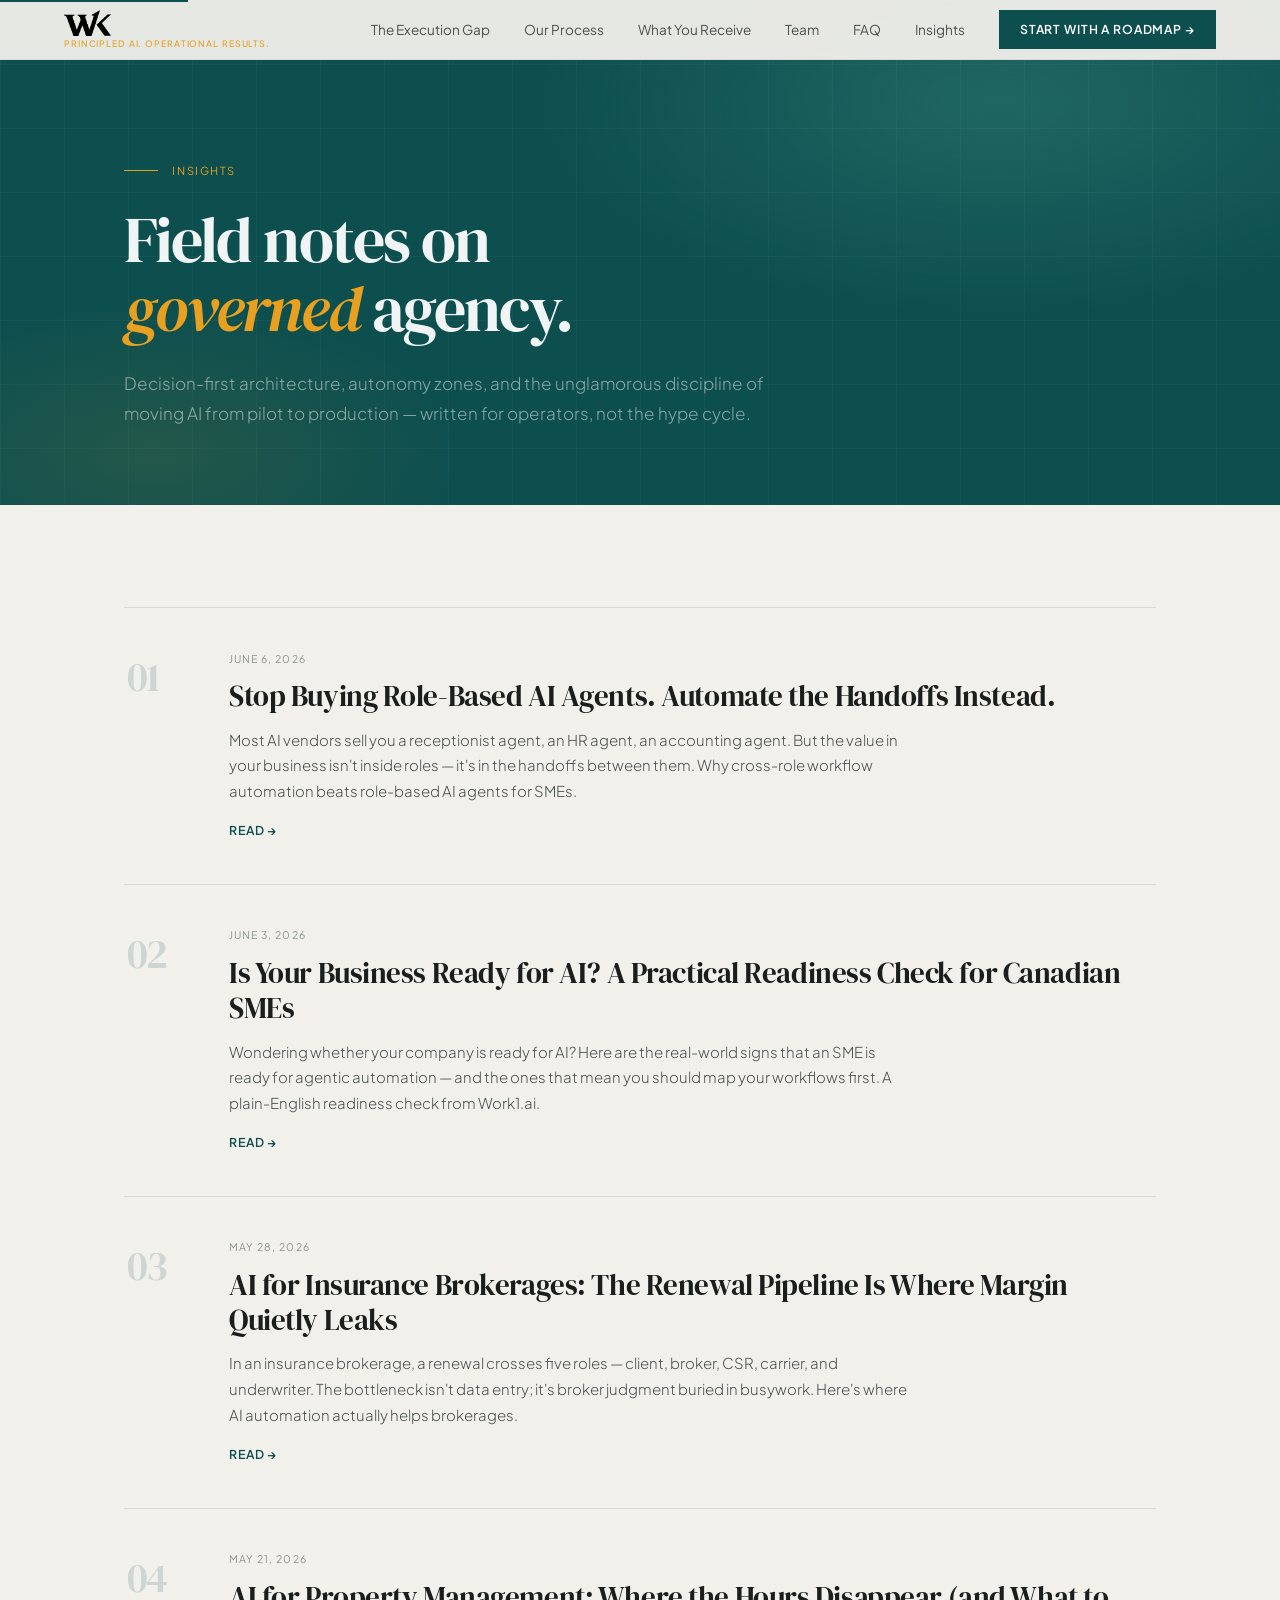
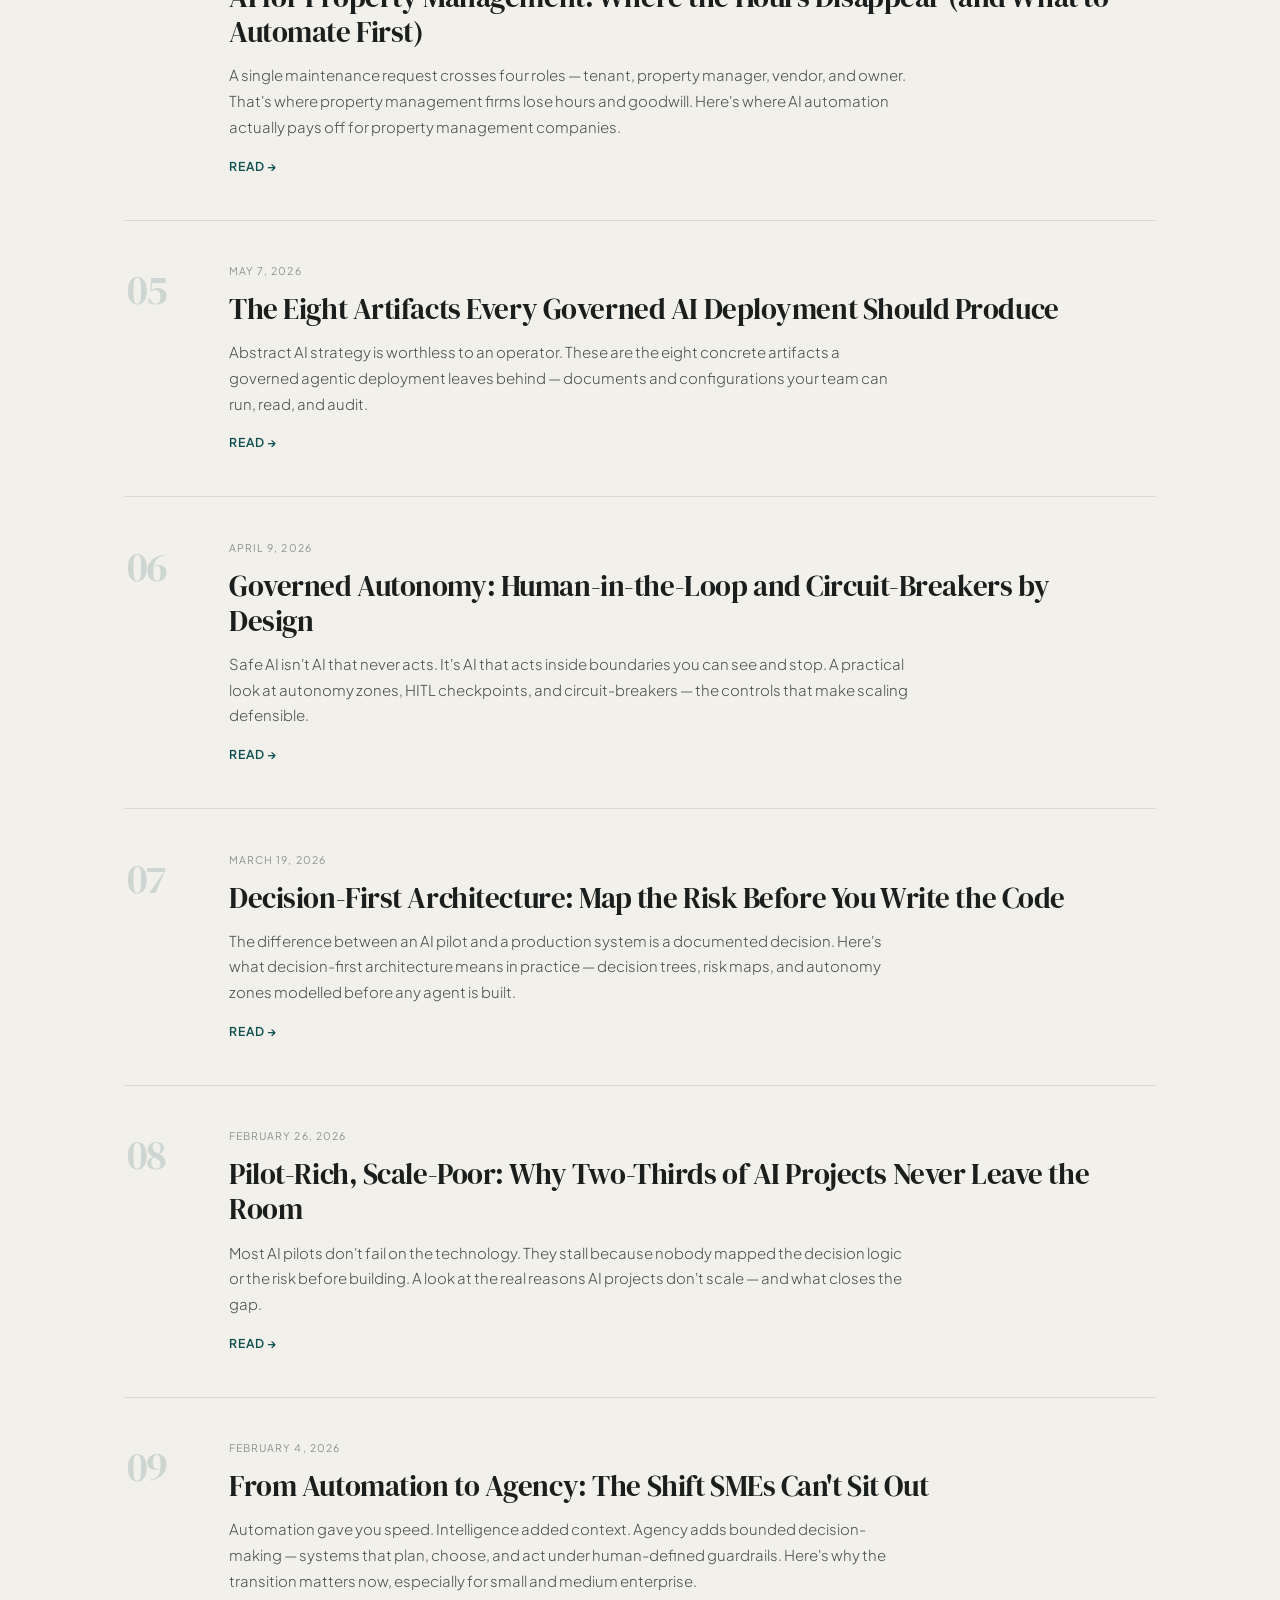
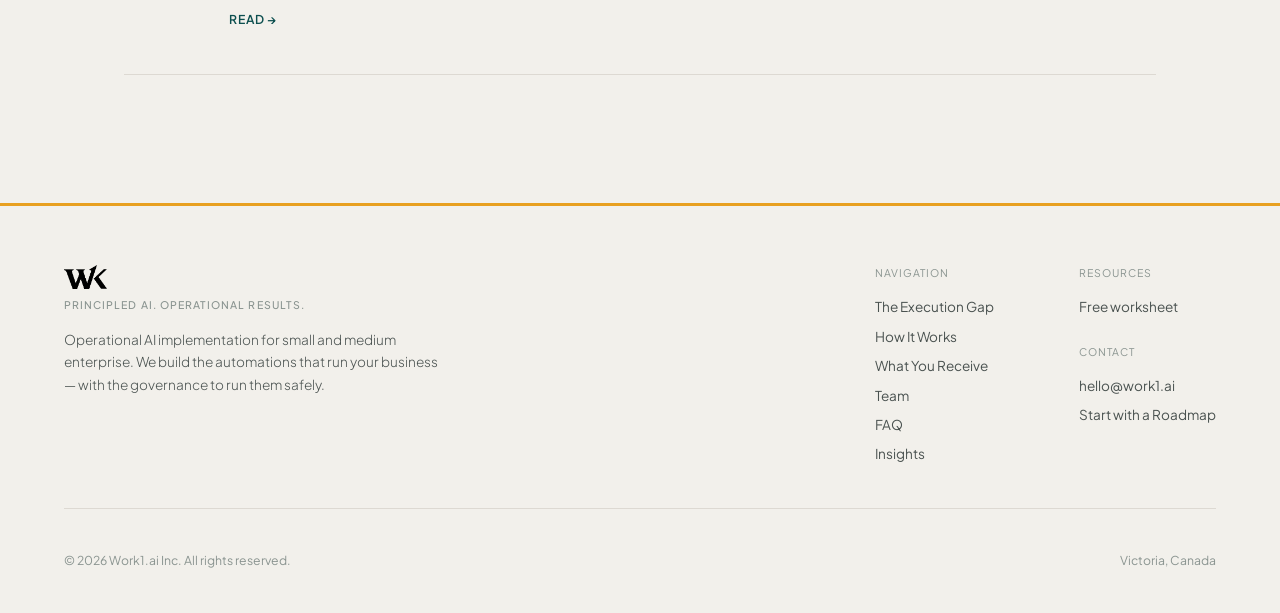
==== blog/index.html @ 554c39c8 "Landing: 17d376176bc1abc174e45d979c63634ea152aa7a work1ai/landing@17d376176bc1abc174e45d979c63634ea1" ====
<!DOCTYPE html><html lang="en-CA"> <head><meta charset="UTF-8"><meta name="viewport" content="width=device-width, initial-scale=1.0"><title>Insights on Governed AI Adoption | Work1.ai</title><meta name="description" content="Field notes on decision-first AI, governed autonomy, and helping Canadian SMEs move agentic systems from pilot to production."><link rel="canonical" href="https://work1.ai/blog/"><!-- Open Graph --><meta property="og:title" content="Insights on Governed AI Adoption | Work1.ai"><meta property="og:description" content="Field notes on decision-first AI, governed autonomy, and helping Canadian SMEs move agentic systems from pilot to production."><meta property="og:image" content="https://work1.ai/og-image.png?v=2"><meta property="og:image:width" content="1200"><meta property="og:image:height" content="630"><meta property="og:image:alt" content="Work1.ai — AI your ops team can actually trust. Operational AI for Canadian SMEs."><meta property="og:url" content="https://work1.ai/blog/"><meta property="og:type" content="website"><meta property="og:locale" content="en_CA"><meta property="og:site_name" content="Work1.ai"><!-- Twitter Card --><meta name="twitter:card" content="summary_large_image"><meta name="twitter:title" content="Insights on Governed AI Adoption | Work1.ai"><meta name="twitter:description" content="Field notes on decision-first AI, governed autonomy, and helping Canadian SMEs move agentic systems from pilot to production."><meta name="twitter:image" content="https://work1.ai/og-image.png?v=2"><meta name="twitter:image:alt" content="Work1.ai — AI your ops team can actually trust. Operational AI for Canadian SMEs."><!-- Geo-targeting --><link rel="alternate" hreflang="en-CA" href="https://work1.ai/blog/"><meta name="geo.region" content="CA"><meta name="geo.placename" content="Victoria, British Columbia, Canada"><meta name="geo.position" content="48.4284;-123.3656"><meta name="ICBM" content="48.4284, -123.3656"><!-- Favicons --><link rel="icon" href="/favicon.ico"><link rel="apple-touch-icon" href="/apple-touch-icon.png" sizes="180x180"><link rel="preconnect" href="https://fonts.googleapis.com"><link rel="preconnect" href="https://fonts.gstatic.com" crossorigin><link href="https://fonts.googleapis.com/css2?family=DM+Serif+Display:ital@0;1&family=Plus+Jakarta+Sans:ital,wght@0,300;0,400;0,500;0,600;1,300&display=swap" rel="stylesheet"><link rel="stylesheet" href="/_astro/_id_.R3v3Gork.css"></head> <body> <a href="#main-content" class="skip-link">Skip to main content</a>  <nav aria-label="Main navigation"> <a href="/" class="nav-logo" aria-label="Work1.ai home"> <img src="/_astro/logo-text-black.B_WvGTBp_Z9fixE.webp" alt="Work1.ai" loading="eager" decoding="async" fetchpriority="auto" width="153" height="85" class="nav-logo-img"> <span class="nav-logo-tagline">Principled AI. Operational results.</span> </a> <div class="nav-links"> <a href="/#problem" class="nav-link">The Execution Gap</a><a href="/#process" class="nav-link">Our Process</a><a href="/#deliverables" class="nav-link">What You Receive</a><a href="/#team" class="nav-link">Team</a><a href="/#faq" class="nav-link">FAQ</a><a href="/blog/" class="nav-link">Insights</a> <a href="https://meetings-na3.hubspot.com/matt-alfke" class="nav-cta" rel="noopener"> Start with a Roadmap → </a> </div> <button type="button" class="nav-toggle" aria-label="Open menu" aria-expanded="false" aria-controls="nav-mobile-menu"> <svg width="22" height="22" viewBox="0 0 24 24" fill="none" stroke="#1A1F1E" stroke-width="1.75" stroke-linecap="round" stroke-linejoin="round" aria-hidden="true"> <line x1="3" y1="6" x2="21" y2="6"></line> <line x1="3" y1="12" x2="21" y2="12"></line> <line x1="3" y1="18" x2="21" y2="18"></line> </svg> </button> </nav> <div class="nav-mobile-menu" id="nav-mobile-menu"> <a href="/#problem" class="nav-mobile-link">The Execution Gap</a><a href="/#process" class="nav-mobile-link">Our Process</a><a href="/#deliverables" class="nav-mobile-link">What You Receive</a><a href="/#team" class="nav-mobile-link">Team</a><a href="/#faq" class="nav-mobile-link">FAQ</a><a href="/blog/" class="nav-mobile-link">Insights</a> <a href="https://meetings-na3.hubspot.com/matt-alfke" class="nav-mobile-cta" rel="noopener"> Start with a Roadmap → </a> </div> <script>
  (function () {
    var navToggle = document.querySelector('.nav-toggle');
    var navMobileMenu = document.querySelector('.nav-mobile-menu');
    if (!navToggle || !navMobileMenu) return;

    navToggle.addEventListener('click', function () {
      var isOpen = navMobileMenu.classList.toggle('open');
      navToggle.setAttribute('aria-expanded', isOpen ? 'true' : 'false');
      navToggle.setAttribute('aria-label', isOpen ? 'Close menu' : 'Open menu');
    });

    navMobileMenu.querySelectorAll('a').forEach(function (link) {
      link.addEventListener('click', function () {
        navMobileMenu.classList.remove('open');
        navToggle.setAttribute('aria-expanded', 'false');
        navToggle.setAttribute('aria-label', 'Open menu');
      });
    });

    // Esc closes the menu — it is a fixed overlay, so it needs a keyboard exit.
    document.addEventListener('keydown', function (e) {
      if (e.key === 'Escape' && navMobileMenu.classList.contains('open')) {
        navMobileMenu.classList.remove('open');
        navToggle.setAttribute('aria-expanded', 'false');
        navToggle.setAttribute('aria-label', 'Open menu');
        navToggle.focus();
      }
    });
  })();
</script> <main id="main-content"> <section class="blog-hero"> <div class="blog-hero-bg"></div> <div class="blog-hero-grid"></div> <div class="container"> <div class="rule-label"><span>Insights</span></div> <h1 class="blog-hero-h1">Field notes on <em>governed</em> agency.</h1> <p class="blog-hero-sub">Decision-first architecture, autonomy zones, and the unglamorous discipline of moving AI from pilot to production — written for operators, not the hype cycle.</p> </div> </section> <section class="blog-list-section"> <div class="container"> <ul class="blog-list"> <li class="blog-list-item reveal reveal-delay-1"> <a href="/blog/automate-handoffs-not-roles/" class="blog-list-link"> <span class="blog-list-num">01</span> <div class="blog-list-body"> <time class="blog-list-date" datetime="2026-06-06T00:00:00.000Z"> June 6, 2026 </time> <h2 class="blog-list-title">Stop Buying Role-Based AI Agents. Automate the Handoffs Instead.</h2> <p class="blog-list-desc">Most AI vendors sell you a receptionist agent, an HR agent, an accounting agent. But the value in your business isn&#39;t inside roles — it&#39;s in the handoffs between them. Why cross-role workflow automation beats role-based AI agents for SMEs.</p> <span class="blog-list-cta">Read →</span> </div> </a> </li><li class="blog-list-item reveal reveal-delay-2"> <a href="/blog/is-your-business-ready-for-ai/" class="blog-list-link"> <span class="blog-list-num">02</span> <div class="blog-list-body"> <time class="blog-list-date" datetime="2026-06-03T00:00:00.000Z"> June 3, 2026 </time> <h2 class="blog-list-title">Is Your Business Ready for AI? A Practical Readiness Check for Canadian SMEs</h2> <p class="blog-list-desc">Wondering whether your company is ready for AI? Here are the real-world signs that an SME is ready for agentic automation — and the ones that mean you should map your workflows first. A plain-English readiness check from Work1.ai.</p> <span class="blog-list-cta">Read →</span> </div> </a> </li><li class="blog-list-item reveal reveal-delay-3"> <a href="/blog/ai-for-insurance-brokerages/" class="blog-list-link"> <span class="blog-list-num">03</span> <div class="blog-list-body"> <time class="blog-list-date" datetime="2026-05-28T00:00:00.000Z"> May 28, 2026 </time> <h2 class="blog-list-title">AI for Insurance Brokerages: The Renewal Pipeline Is Where Margin Quietly Leaks</h2> <p class="blog-list-desc">In an insurance brokerage, a renewal crosses five roles — client, broker, CSR, carrier, and underwriter. The bottleneck isn&#39;t data entry; it&#39;s broker judgment buried in busywork. Here&#39;s where AI automation actually helps brokerages.</p> <span class="blog-list-cta">Read →</span> </div> </a> </li><li class="blog-list-item reveal reveal-delay-4"> <a href="/blog/ai-for-property-management/" class="blog-list-link"> <span class="blog-list-num">04</span> <div class="blog-list-body"> <time class="blog-list-date" datetime="2026-05-21T00:00:00.000Z"> May 21, 2026 </time> <h2 class="blog-list-title">AI for Property Management: Where the Hours Disappear (and What to Automate First)</h2> <p class="blog-list-desc">A single maintenance request crosses four roles — tenant, property manager, vendor, and owner. That&#39;s where property management firms lose hours and goodwill. Here&#39;s where AI automation actually pays off for property management companies.</p> <span class="blog-list-cta">Read →</span> </div> </a> </li><li class="blog-list-item reveal reveal-delay-4"> <a href="/blog/eight-artifacts-governed-ai/" class="blog-list-link"> <span class="blog-list-num">05</span> <div class="blog-list-body"> <time class="blog-list-date" datetime="2026-05-07T00:00:00.000Z"> May 7, 2026 </time> <h2 class="blog-list-title">The Eight Artifacts Every Governed AI Deployment Should Produce</h2> <p class="blog-list-desc">Abstract AI strategy is worthless to an operator. These are the eight concrete artifacts a governed agentic deployment leaves behind — documents and configurations your team can run, read, and audit.</p> <span class="blog-list-cta">Read →</span> </div> </a> </li><li class="blog-list-item reveal reveal-delay-4"> <a href="/blog/governed-autonomy-hitl-circuit-breakers/" class="blog-list-link"> <span class="blog-list-num">06</span> <div class="blog-list-body"> <time class="blog-list-date" datetime="2026-04-09T00:00:00.000Z"> April 9, 2026 </time> <h2 class="blog-list-title">Governed Autonomy: Human-in-the-Loop and Circuit-Breakers by Design</h2> <p class="blog-list-desc">Safe AI isn&#39;t AI that never acts. It&#39;s AI that acts inside boundaries you can see and stop. A practical look at autonomy zones, HITL checkpoints, and circuit-breakers — the controls that make scaling defensible.</p> <span class="blog-list-cta">Read →</span> </div> </a> </li><li class="blog-list-item reveal reveal-delay-4"> <a href="/blog/decision-first-architecture/" class="blog-list-link"> <span class="blog-list-num">07</span> <div class="blog-list-body"> <time class="blog-list-date" datetime="2026-03-19T00:00:00.000Z"> March 19, 2026 </time> <h2 class="blog-list-title">Decision-First Architecture: Map the Risk Before You Write the Code</h2> <p class="blog-list-desc">The difference between an AI pilot and a production system is a documented decision. Here&#39;s what decision-first architecture means in practice — decision trees, risk maps, and autonomy zones modelled before any agent is built.</p> <span class="blog-list-cta">Read →</span> </div> </a> </li><li class="blog-list-item reveal reveal-delay-4"> <a href="/blog/pilot-rich-scale-poor/" class="blog-list-link"> <span class="blog-list-num">08</span> <div class="blog-list-body"> <time class="blog-list-date" datetime="2026-02-26T00:00:00.000Z"> February 26, 2026 </time> <h2 class="blog-list-title">Pilot-Rich, Scale-Poor: Why Two-Thirds of AI Projects Never Leave the Room</h2> <p class="blog-list-desc">Most AI pilots don&#39;t fail on the technology. They stall because nobody mapped the decision logic or the risk before building. A look at the real reasons AI projects don&#39;t scale — and what closes the gap.</p> <span class="blog-list-cta">Read →</span> </div> </a> </li><li class="blog-list-item reveal reveal-delay-4"> <a href="/blog/automation-intelligence-agency/" class="blog-list-link"> <span class="blog-list-num">09</span> <div class="blog-list-body"> <time class="blog-list-date" datetime="2026-02-04T00:00:00.000Z"> February 4, 2026 </time> <h2 class="blog-list-title">From Automation to Agency: The Shift SMEs Can&#39;t Sit Out</h2> <p class="blog-list-desc">Automation gave you speed. Intelligence added context. Agency adds bounded decision-making — systems that plan, choose, and act under human-defined guardrails. Here&#39;s why the transition matters now, especially for small and medium enterprise.</p> <span class="blog-list-cta">Read →</span> </div> </a> </li> </ul> </div> </section> </main> <footer role="contentinfo"> <div class="footer-grid"> <div> <img src="/_astro/logo-text-black.B_WvGTBp_Z9fixE.webp" alt="Work1.ai" loading="lazy" decoding="async" fetchpriority="auto" width="153" height="85" class="footer-brand-logo"> <div style="font-family:var(--sans);font-size:0.62rem;font-weight:500;letter-spacing:0.1em;text-transform:uppercase;color:var(--ink-faint);margin-top:0.45rem;margin-bottom:0.9rem;">Principled AI. Operational results.</div> <div class="footer-tagline">Operational AI implementation for small and medium enterprise. We build the automations that run your business — with the governance to run them safely.</div> </div> <div> <div class="footer-col-title">Navigation</div> <div class="footer-links"> <a href="/#problem">The Execution Gap</a> <a href="/#process">How It Works</a> <a href="/#deliverables">What You Receive</a> <a href="/#team">Team</a> <a href="/#faq">FAQ</a> <a href="/blog/">Insights</a> </div> </div> <div> <div class="footer-col-title">Resources</div> <div class="footer-links"> <a href="/map-one-decision/">Free worksheet</a> </div> <div class="footer-col-title" style="margin-top:1.5rem;">Contact</div> <div class="footer-links"> <a href="mailto:hello@work1.ai">hello@work1.ai</a> <a href="https://meetings-na3.hubspot.com/matt-alfke" rel="noopener">Start with a Roadmap</a> </div> </div> </div> <div class="footer-bottom"> <div class="footer-copy">© 2026 Work1.ai Inc. All rights reserved.</div> <div class="footer-locs">Victoria, Canada</div> </div> </footer>  <script>
  (function() {
    if (!('IntersectionObserver' in window)) return;

    var observer = new IntersectionObserver(function(entries) {
      entries.forEach(function(entry) {
        if (entry.isIntersecting) {
          entry.target.classList.add('visible');
          observer.unobserve(entry.target);
        }
      });
    }, { threshold: 0.08, rootMargin: '0px 0px -30px 0px' });

    function initObserver() {
      document.querySelectorAll('.reveal').forEach(function(el) {
        el.classList.add('animate-ready');
        observer.observe(el);
      });
    }

    if (document.readyState === 'loading') {
      document.addEventListener('DOMContentLoaded', initObserver);
    } else {
      initObserver();
    }
  })();
  </script>  </body> </html>
---- _astro/_id_.R3v3Gork.css ----
*,*:before,*:after{box-sizing:border-box;margin:0;padding:0}:root{--teal-deep: #0D4F4F;--teal-mid: #166060;--teal-light: #4A9B8E;--teal-pale: #C8E6E2;--amber: #E8A020;--amber-light: #FDF3DC;--amber-dark: #B87C10;--clay: #C4614A;--clay-light: #F5E2DC;--ink: #1A1F1E;--ink-muted: #4A5250;--ink-faint: #8A9490;--paper: #F2F0EB;--paper-warm: #EAE6DF;--paper-card: #FAFAF7;--rule: #DDD9D2;--serif: "DM Serif Display", Georgia, serif;--sans: "Plus Jakarta Sans", system-ui, sans-serif}html{scroll-behavior:smooth;font-size:17px}body{background:var(--paper);color:var(--ink);font-family:var(--sans);font-size:16px;line-height:1.6;-webkit-font-smoothing:antialiased;overflow-x:hidden}nav{position:fixed;top:0;left:0;right:0;z-index:200;background:#f2f0ebf2;backdrop-filter:blur(12px);border-bottom:1px solid var(--rule);height:60px;display:flex;align-items:center;padding:0 clamp(1.5rem,5vw,4rem);justify-content:space-between}.nav-logo{font-family:var(--serif);font-weight:400;color:var(--ink);text-decoration:none;letter-spacing:-.01em;display:flex;flex-direction:column;gap:0}.nav-logo-img{height:26px;width:auto;align-self:flex-start;display:block}.nav-logo span{color:var(--amber)}.nav-logo-tagline{font-family:var(--sans);font-size:.52rem;font-weight:500;letter-spacing:.1em;text-transform:uppercase;color:var(--ink-faint);line-height:1;margin-top:.2rem}.nav-links{display:flex;gap:2rem;align-items:center}.nav-link{font-size:.8rem;color:var(--ink-muted);text-decoration:none;transition:color .2s;font-weight:400}.nav-link:hover{color:var(--teal-deep)}.nav-cta{background:var(--teal-deep);color:#fff!important;padding:.55rem 1.25rem;font-size:.72rem!important;font-weight:600!important;letter-spacing:.07em;text-transform:uppercase;text-decoration:none;transition:background .2s}.nav-cta:hover{background:var(--teal-mid)!important}.nav-toggle{display:none;background:none;border:none;cursor:pointer;padding:.4rem;margin-left:.75rem;align-items:center;justify-content:center}.nav-toggle svg{display:block}.nav-mobile-menu{display:none;flex-direction:column;position:fixed;top:60px;left:0;right:0;z-index:199;background:var(--paper);border-bottom:1px solid var(--rule);padding:.25rem clamp(1.5rem,5vw,4rem) 1.5rem;box-shadow:0 12px 24px #0d4f4f1a}.nav-mobile-menu.open{display:flex}.nav-mobile-link{padding:1rem 0;font-size:.9rem;color:var(--ink);text-decoration:none;border-bottom:1px solid var(--rule)}.nav-mobile-link:last-of-type{border-bottom:none}.nav-mobile-cta{margin-top:1.25rem;background:var(--teal-deep);color:#fff;text-align:center;padding:.85rem;font-size:.75rem;font-weight:600;letter-spacing:.07em;text-transform:uppercase;text-decoration:none}.nav-mobile-cta:hover{background:var(--teal-mid)}#hero{padding-top:60px;background:var(--teal-deep);position:relative;overflow:hidden}.hero-bg{position:absolute;inset:0;pointer-events:none;background:radial-gradient(ellipse 70% 60% at 80% 0%,rgba(74,155,142,.28) 0%,transparent 60%),radial-gradient(ellipse 50% 50% at 10% 90%,rgba(232,160,32,.12) 0%,transparent 60%)}.hero-grid-bg{position:absolute;inset:0;pointer-events:none;background-image:radial-gradient(circle,rgba(232,160,32,.16) 1.4px,transparent 1.4px),linear-gradient(rgba(255,255,255,.035) 1px,transparent 1px),linear-gradient(90deg,rgba(255,255,255,.035) 1px,transparent 1px);background-size:64px 64px,64px 64px,64px 64px}.hero-top{position:relative;z-index:2;max-width:1160px;margin:0 auto;padding:clamp(3.5rem,8vw,6rem) clamp(1.5rem,5vw,4rem) clamp(3rem,6vw,4.5rem)}.hero-logo{height:54px;width:auto;align-self:flex-start;display:block;margin-bottom:2.25rem;opacity:0;animation:fadeUp .7s ease forwards}.hero-eyebrow{font-size:.68rem;letter-spacing:.14em;text-transform:uppercase;color:var(--amber);margin-bottom:2rem;display:flex;align-items:center;gap:.75rem;opacity:0;animation:fadeUp .7s ease .1s forwards}.hero-eyebrow:before{content:"";width:2rem;height:1px;background:var(--amber)}.hero-h1{font-family:var(--serif);font-size:clamp(3.2rem,7.2vw,6.8rem);font-weight:300;line-height:.98;letter-spacing:-.03em;color:#fffffff0;max-width:16ch;opacity:0;animation:fadeUp .7s ease .22s forwards}.hero-h1 em{font-style:italic;color:var(--amber)}.hero-sub{font-size:1.08rem;line-height:1.7;color:#ffffffad;max-width:52ch;margin-top:2rem;font-weight:300;opacity:0;animation:fadeUp .7s ease .38s forwards}.hero-sub strong{color:#ffffffd9;font-weight:500}.hero-actions{margin-top:2.5rem;display:flex;gap:1rem;flex-wrap:wrap;opacity:0;animation:fadeUp .7s ease .5s forwards}.btn{display:inline-flex;align-items:center;gap:.5rem;font-family:var(--sans);font-size:.75rem;font-weight:600;letter-spacing:.07em;text-transform:uppercase;text-decoration:none;padding:.85rem 1.75rem;transition:all .2s}.btn-primary{background:var(--amber);color:var(--ink)}.btn-primary:hover{background:var(--amber-dark);color:var(--ink)}.btn-outline{background:transparent;color:#ffffffb3;border:1px solid rgba(255,255,255,.2)}.btn-outline:hover{border-color:#ffffff80;color:#fff}.btn-teal{background:var(--teal-deep);color:#fff}.btn-teal:hover{background:var(--teal-mid)}.btn-ink{background:var(--ink);color:#fff}.btn-ink:hover{background:#2a3230}.btn-ghost{background:transparent;color:var(--ink-muted);border:1px solid var(--rule)}.btn-ghost:hover{border-color:var(--teal-deep);color:var(--teal-deep)}.btn-amber-outline{background:transparent;color:var(--ink);border:1.5px solid rgba(26,31,30,.35)}.btn-amber-outline:hover{border-color:var(--ink);background:#1a1f1e0f}.cb-section{position:relative;z-index:2;border-top:1px solid rgba(255,255,255,.08);padding:clamp(3rem,6vw,4.5rem) 0 clamp(3.5rem,7vw,5rem)}.cb-inner{max-width:1160px;margin:0 auto;padding:0 clamp(1.5rem,5vw,4rem)}.cb-header{display:flex;align-items:center;margin-bottom:2rem}.hero-card-label{font-size:.68rem;letter-spacing:.14em;text-transform:uppercase;color:var(--amber);display:flex;align-items:center;gap:.75rem}.hero-card-label:before{content:"";width:1.5rem;height:1px;background:var(--amber)}.cb-video-wrap{max-width:980px;margin:0 auto;border-radius:4px;overflow:hidden;box-shadow:0 24px 60px -16px #00000073}.cb-video{width:100%;height:auto;display:block;background:var(--teal-deep)}.cb-caption{font-size:.8rem;color:#ffffffa6;line-height:1.6;margin-top:1.75rem;font-style:italic;text-align:center}.hero-facts{display:flex;flex-direction:column;gap:.75rem;margin-top:2.75rem;padding-top:2rem;border-top:1px solid rgba(255,255,255,.08)}.hero-fact{font-size:.8rem;color:#ffffffad;line-height:1.6;display:flex;gap:.6rem;align-items:baseline}.hero-fact-mark{color:var(--teal-light);font-weight:700;flex-shrink:0}.container{max-width:1160px;margin:0 auto;padding:0 clamp(1.5rem,5vw,4rem)}.rule-label{display:flex;align-items:center;gap:.85rem;margin-bottom:1.5rem}.rule-label:before{content:"";width:2rem;height:1px;background:var(--amber)}.rule-label span{font-size:.65rem;letter-spacing:.14em;text-transform:uppercase;color:var(--amber)}h2.section-h{font-family:var(--serif);font-size:clamp(2rem,4vw,3.2rem);font-weight:400;line-height:1.1;letter-spacing:-.025em}.section-intro{font-size:.95rem;color:var(--ink-muted);line-height:1.75;font-weight:300;max-width:52ch;margin-top:1rem}#problem{padding:clamp(5rem,10vw,9rem) 0;border-bottom:1px solid var(--rule)}.problem-grid{display:grid;grid-template-columns:1fr 1.15fr;gap:clamp(3rem,7vw,8rem);align-items:start}.problem-sticky{position:sticky;top:5rem}.problem-sticky .section-intro{margin-top:1.25rem}.stat-row{margin-top:2.5rem;display:flex;flex-direction:column}.stat-item{display:grid;grid-template-columns:7rem 1fr;gap:1.5rem;align-items:center;padding:1.5rem 0;border-top:1px solid var(--rule);transition:background .2s}.stat-item:last-child{border-bottom:1px solid var(--rule)}.stat-num{font-family:var(--serif);font-size:3.2rem;color:var(--teal-light);line-height:1;letter-spacing:-.04em;text-align:right}.stat-item:first-child .stat-num{color:var(--amber)}.stat-text{font-size:.85rem;color:var(--ink-muted);line-height:1.6;font-weight:300}.stat-source{font-size:.58rem;color:var(--ink-faint);margin-top:.4rem;letter-spacing:.08em;text-transform:uppercase;opacity:.7}.problem-cards{display:flex;flex-direction:column}.problem-card{padding:1.75rem 0 1.75rem 1.25rem;border-top:1px solid var(--rule);border-left:3px solid transparent;transition:border-color .25s,padding-left .25s;margin-left:-1.25rem}.problem-card:last-child{border-bottom:1px solid var(--rule)}.problem-card{border-left-color:var(--teal-pale)}.problem-card:hover{border-left-color:var(--teal-light)}.pc-tag{font-size:.62rem;letter-spacing:.1em;text-transform:uppercase;color:var(--teal-light);margin-bottom:.65rem;display:block}.problem-card h3{font-family:var(--serif);font-size:1.2rem;font-weight:400;margin-bottom:.65rem;line-height:1.25}.problem-card p{font-size:.85rem;color:var(--ink-muted);line-height:1.72;font-weight:300}#process{background:var(--teal-deep);padding:clamp(5rem,10vw,9rem) 0;position:relative;overflow:hidden}.process-bg{position:absolute;inset:0;pointer-events:none;background-image:radial-gradient(circle,rgba(232,160,32,.14) 1.4px,transparent 1.4px),linear-gradient(rgba(255,255,255,.03) 1px,transparent 1px),linear-gradient(90deg,rgba(255,255,255,.03) 1px,transparent 1px);background-size:64px 64px,64px 64px,64px 64px}.process-bg-glow{position:absolute;inset:0;pointer-events:none;background:radial-gradient(ellipse 60% 80% at 80% 20%,rgba(232,160,32,.14) 0%,transparent 60%)}.process-top{position:relative;max-width:62ch;margin-bottom:4.5rem}.process-top .rule-label:before{background:var(--amber)}.process-top .rule-label span{color:var(--amber)}.process-top h2{color:#fffffff0}.process-top p{color:#ffffffad}.phases-progress{position:relative;height:2px;background:#ffffff1f;margin-bottom:3.5rem}.phases-progress-fill{position:absolute;top:0;left:0;height:100%;width:0%;background:linear-gradient(to right,var(--teal-light),var(--amber));transition:width 1.1s cubic-bezier(.16,1,.3,1)}.phases-flow{position:relative;display:grid;grid-template-columns:repeat(3,1fr);gap:0;margin-bottom:3.5rem}.phases-flow-4{grid-template-columns:repeat(4,1fr)}.phase-flow{position:relative;padding:0 1.75rem 0 0;border-left:1px solid rgba(255,255,255,.14)}.phase-flow:first-child{border-left:none;padding-left:0}.phase-flow:not(:first-child){padding-left:1.75rem}.phase-flow-num{font-family:var(--serif);font-size:4.5rem;color:#ffffff24;line-height:1;letter-spacing:-.04em;margin-bottom:1rem}.phases-flow-4 .phase-flow-num{font-size:3.4rem}.phase-flow-badge{display:inline-block;background:#ffffff0f;border:1px solid rgba(255,255,255,.14);border-left:2px solid var(--amber);padding:.2rem .65rem;font-size:.6rem;letter-spacing:.08em;text-transform:uppercase;color:#fff9;margin-bottom:1rem}.phase-flow h3{font-family:var(--serif);font-size:1.3rem;font-weight:400;color:#fffffff0;margin-bottom:.2rem}.phases-flow-4 .phase-flow h3{font-size:1.15rem}.phase-flow-tag{display:block;font-family:var(--sans);font-size:.62rem;font-weight:500;letter-spacing:.08em;text-transform:uppercase;color:var(--amber);margin-bottom:.9rem}.phase-flow p{font-size:.83rem;color:#ffffffad;line-height:1.68;font-weight:300;margin-bottom:1.1rem}.phases-flow-4 .phase-flow p{font-size:.78rem;line-height:1.62}.phase-flow-note{font-size:.72rem;color:#ffffffa6;border-top:1px solid rgba(255,255,255,.1);padding-top:.85rem}.process-note{position:relative;background:#ffffff0f;border-left:3px solid var(--amber);padding:1.4rem 1.6rem;font-size:.85rem;color:#ffffffbf;line-height:1.7;max-width:62ch}.process-note strong{font-weight:600;display:block;margin-bottom:.4rem;color:var(--amber)}#deliverables{background:var(--paper-warm);padding:clamp(5rem,10vw,9rem) 0;border-bottom:1px solid var(--rule)}.del-grid{display:grid;grid-template-columns:repeat(3,1fr);gap:1.5rem;margin-top:3rem;max-width:920px;margin-left:auto;margin-right:auto}.del-card{background:var(--paper-card);border:1px solid var(--rule);border-top:2px solid var(--teal-pale);padding:2rem;box-shadow:0 2px 12px #0d4f4f0d;transition:border-color .2s,box-shadow .2s}.del-card:hover{border-color:var(--teal-light);border-top-color:var(--teal-light);box-shadow:0 4px 20px #0d4f4f1a}.del-icon{width:2.75rem;height:2.75rem;background:var(--teal-pale);display:flex;align-items:center;justify-content:center;margin-bottom:1.25rem;transition:background .2s}.del-card:hover .del-icon{background:#e8a02026}.del-card h3{font-family:var(--serif);font-size:1.05rem;font-weight:400;margin-bottom:.6rem}.del-card p{font-size:.8rem;color:var(--ink-muted);line-height:1.68;font-weight:300}.sample-deliverable{margin-top:3.5rem;padding:clamp(2rem,4vw,3rem);background:var(--paper-card);border:1px solid var(--rule);max-width:640px;margin-left:auto;margin-right:auto;text-align:center}.sample-badge{display:inline-block;font-size:.6rem;letter-spacing:.08em;text-transform:uppercase;color:var(--ink-faint);background:var(--paper-warm);border:1px solid var(--rule);padding:.3rem .7rem;margin-bottom:1.1rem}.sample-deliverable h3{font-family:var(--serif);font-size:1.2rem;font-weight:400;color:var(--ink);margin-bottom:2rem}.tree-node,.tree-decision{display:inline-block;font-size:.83rem;color:var(--ink);background:var(--paper-warm);border:1px solid var(--rule);padding:.75rem 1.1rem;font-weight:500}.tree-connector-v{width:1px;height:1.5rem;background:var(--rule);margin:0 auto}.tree-branches{display:grid;grid-template-columns:1fr 1fr;gap:1.25rem;margin-top:0}.tree-branch-label{font-size:.6rem;letter-spacing:.08em;text-transform:uppercase;color:var(--ink-faint);margin:.6rem 0}.tree-outcome{padding:.9rem 1rem;font-size:.8rem;line-height:1.55;text-align:left;border-left:3px solid}.tree-outcome-escalate{border-left-color:var(--amber);background:var(--amber-light);color:var(--ink)}.tree-outcome-auto{border-left-color:var(--teal-light);background:var(--teal-pale);color:var(--ink)}.lead-magnet-section{background:var(--teal-deep);padding:clamp(4rem,8vw,6rem) 0;position:relative;overflow:hidden;border-bottom:1px solid rgba(255,255,255,.06)}.lead-magnet-bg{position:absolute;inset:0;pointer-events:none;background-image:radial-gradient(circle,rgba(232,160,32,.14) 1.4px,transparent 1.4px),linear-gradient(rgba(255,255,255,.035) 1px,transparent 1px),linear-gradient(90deg,rgba(255,255,255,.035) 1px,transparent 1px);background-size:64px 64px,64px 64px,64px 64px}.lead-magnet-glow{position:absolute;top:-6rem;right:-4rem;width:26rem;height:26rem;background:radial-gradient(circle,rgba(74,155,142,.22) 0%,transparent 70%);pointer-events:none}.lead-magnet-inner{position:relative;display:grid;grid-template-columns:1.15fr .85fr;gap:clamp(2.5rem,6vw,5rem);align-items:center}.lead-magnet-content .hero-card-label{margin-bottom:1.25rem}.lead-magnet-h{font-family:var(--serif);font-weight:300;font-size:clamp(1.8rem,3.2vw,2.5rem);line-height:1.15;color:#fffffff2;letter-spacing:-.01em;margin-bottom:1.1rem}.lead-magnet-h em{font-style:italic;color:var(--amber)}.lead-magnet-sub{font-size:.95rem;line-height:1.7;color:#ffffffad;font-weight:300;max-width:52ch;margin-bottom:1.75rem}.lead-magnet-facts{display:flex;flex-direction:column;gap:.65rem;margin-bottom:2.25rem}.lead-magnet-facts .hero-fact{color:#ffffffc7;font-size:.83rem}.lead-magnet-facts .hero-fact-mark{color:var(--amber)}.lead-magnet-visual{position:relative;display:flex;justify-content:center}.lead-magnet-cover-wrap{position:relative;width:230px}.lead-magnet-cover-img{width:100%;height:auto;display:block;border-radius:2px;box-shadow:0 30px 60px -12px #00000080,0 0 0 1px #ffffff14;transform:rotate(-4deg);transition:transform .3s ease}.lead-magnet-visual:hover .lead-magnet-cover-img{transform:rotate(-2deg) scale(1.03)}.lead-magnet-badge{position:absolute;top:-14px;right:-20px;z-index:2;background:var(--amber);color:var(--ink);font-family:var(--sans);font-size:.62rem;font-weight:700;letter-spacing:.06em;text-transform:uppercase;padding:.45rem .8rem;transform:rotate(6deg);box-shadow:0 6px 16px #0000004d}.testimonials-section{padding:clamp(4rem,8vw,6rem) 0;border-bottom:1px solid var(--rule)}.testimonials-header{max-width:620px;margin:0 auto 3rem;text-align:center}.testimonials-header .rule-label{justify-content:center}.testimonials-grid{display:grid;grid-template-columns:1fr 1fr;gap:2.5rem;max-width:900px;margin:0 auto}.testimonial-card{background:var(--paper-card);border:1px solid var(--rule);border-top:2px solid var(--teal-pale);padding:2.25rem;text-align:left;transition:border-color .2s,box-shadow .2s}.testimonial-card:hover{border-top-color:var(--teal-light);box-shadow:0 4px 20px #0d4f4f14}.proof-block-title{font-size:.6rem;letter-spacing:.1em;text-transform:uppercase;color:var(--ink-faint);margin-bottom:1rem}.proof-placeholder-wrap{display:flex;flex-direction:column;align-items:center;margin-bottom:1.25rem}.proof-placeholder{display:flex;align-items:center;justify-content:center;border:1.5px dashed var(--rule);background:var(--paper-warm);color:var(--ink-faint);flex-shrink:0}.proof-placeholder svg{opacity:.55}.proof-placeholder-label{font-size:.65rem;color:var(--ink-faint);text-align:center;line-height:1.5;margin-top:.6rem}.proof-photo{width:5.5rem;height:5.5rem;border-radius:50%}.proof-logo{width:11rem;height:4.25rem}.proof-client-logo{max-width:11rem;max-height:4rem;width:auto;height:auto;display:block}.proof-line{font-size:.9rem;color:var(--ink);line-height:1.7;font-weight:400;margin-bottom:1.1rem}.proof-line strong{font-weight:600}.proof-tags{display:flex;flex-wrap:wrap;gap:.6rem .9rem}.proof-tags span{font-size:.72rem;color:var(--ink-muted);line-height:1.5;padding-left:.9rem;position:relative}.proof-tags span:before{content:"";position:absolute;left:0;top:.5em;width:5px;height:5px;border-radius:50%;background:var(--teal-light)}.proof-quote{font-family:var(--serif);font-style:italic;font-size:1rem;color:var(--ink-faint);line-height:1.6;margin-bottom:.9rem}.proof-attribution{display:flex;align-items:center;gap:.75rem;margin-bottom:.85rem}.proof-avatar-placeholder{width:2.75rem;height:2.75rem;border-radius:50%;flex-shrink:0;display:flex;align-items:center;justify-content:center;border:1.5px dashed var(--rule);background:var(--paper-warm);color:var(--ink-faint)}.proof-avatar-placeholder svg{opacity:.55}.proof-avatar-photo{border:none;overflow:hidden;padding:0}.proof-avatar-photo img{width:100%;height:100%;object-fit:cover;display:block}.proof-attribution-text{display:flex;flex-direction:column}.proof-client-name{font-size:.78rem;color:var(--ink);font-weight:500}.proof-client-role{font-size:.68rem;color:var(--ink-faint);margin-top:.1rem}.proof-stat{display:inline-block;font-size:.68rem;color:var(--amber-dark);background:var(--amber-light);border:1px dashed rgba(232,160,32,.4);padding:.3rem .65rem}.proof-stat-real{border-style:solid}.team-section{padding:clamp(5rem,10vw,8rem) 0;border-bottom:1px solid var(--rule)}.team-header{max-width:620px;margin:0 auto 3.5rem;text-align:center}.team-header .rule-label{justify-content:center}.team-grid{display:grid;grid-template-columns:repeat(3,1fr);gap:2rem;max-width:980px;margin:0 auto 3rem}.team-card{background:var(--paper-card);border:1px solid var(--rule);border-top:2px solid var(--teal-pale);padding:2.25rem 1.75rem;text-align:center;transition:border-color .2s,box-shadow .2s}.team-card:hover{border-top-color:var(--teal-light);box-shadow:0 4px 20px #0d4f4f14}.team-photo-wrap{position:relative;width:5.5rem;margin:0 auto 1.25rem}.team-photo-placeholder{width:5.5rem;height:5.5rem;border-radius:50%;display:flex;align-items:center;justify-content:center;border:1.5px dashed var(--rule);background:var(--paper-warm);color:var(--ink-faint)}.team-photo-placeholder svg{opacity:.55}.team-photo-real{border:none;overflow:hidden;padding:0}.team-photo-real img{width:100%;height:100%;object-fit:cover;display:block}.team-linkedin-badge{position:absolute;bottom:-2px;right:-2px;width:1.75rem;height:1.75rem;border-radius:50%;background:var(--teal-deep);border:2px solid var(--paper-card);display:flex;align-items:center;justify-content:center;color:#fff;transition:background .2s,transform .2s}.team-linkedin-badge:hover{background:var(--amber-dark);transform:scale(1.08)}.team-photo-label{font-size:.62rem;color:var(--ink-faint);margin-bottom:1.1rem}.team-name{font-family:var(--serif);font-size:1.05rem;color:var(--ink);font-weight:400;margin-bottom:.2rem}.team-role{font-size:.68rem;letter-spacing:.06em;text-transform:uppercase;color:var(--teal-mid);margin-bottom:.9rem}.team-bio{font-size:.82rem;color:var(--ink-muted);line-height:1.65;font-weight:300}.team-credential{margin-top:1.1rem;padding-top:1.1rem;border-top:1px solid var(--rule);font-size:.72rem;color:var(--ink-faint);line-height:1.55;letter-spacing:.01em}.team-status-note{font-size:.68rem;color:var(--ink-faint);font-style:italic;margin-top:.6rem}.team-tags{display:flex;flex-wrap:wrap;justify-content:center;gap:.6rem 1.5rem;max-width:780px;margin:0 auto}.team-tags span{font-size:.75rem;color:var(--ink-muted);padding-left:.9rem;position:relative}.team-tags span:before{content:"";position:absolute;left:0;top:.5em;width:5px;height:5px;border-radius:50%;background:var(--teal-light)}.team-bench-note{text-align:center;font-size:.82rem;color:var(--ink-faint);line-height:1.7;max-width:52ch;margin:2.25rem auto 0;padding-top:1.75rem;border-top:1px solid var(--rule)}.faq-section{padding:clamp(5rem,10vw,8rem) 0;border-bottom:1px solid var(--rule)}.faq-header{max-width:620px;margin:0 auto 3.5rem;text-align:center}.faq-header .rule-label{justify-content:center}.faq-list{max-width:820px;margin:0 auto}.faq-item{border-top:1px solid var(--rule)}.faq-item:last-of-type{border-bottom:1px solid var(--rule)}.faq-item summary{list-style:none;cursor:pointer;padding:1.65rem 2.75rem 1.65rem 0;position:relative;font-family:var(--serif);font-size:1.08rem;font-weight:400;color:var(--ink);display:flex;align-items:center;justify-content:space-between;gap:1.5rem;transition:color .2s}.faq-item summary::-webkit-details-marker{display:none}.faq-item summary:hover{color:var(--teal-mid)}.faq-toggle-icon{font-family:var(--sans);font-size:1.5rem;font-weight:300;line-height:1;color:var(--teal-light);flex-shrink:0;transition:transform .25s,color .25s}.faq-item[open] .faq-toggle-icon{transform:rotate(45deg);color:var(--amber)}.faq-answer{padding:0 2.75rem 1.9rem 0;font-size:.88rem;color:var(--ink-muted);line-height:1.75;font-weight:300;max-width:68ch}.faq-answer strong{color:var(--ink);font-weight:600}.faq-stat{display:inline-block;font-size:.72rem;font-weight:600;color:var(--teal-deep);background:var(--teal-pale);padding:.1rem .5rem;margin:0 .15rem}.faq-source{display:block;font-size:.62rem;color:var(--ink-faint);margin-top:.75rem;letter-spacing:.06em;text-transform:uppercase;opacity:.75}#cta{padding:clamp(5rem,10vw,9rem) 0;border-bottom:1px solid var(--rule)}.cta-grid{display:grid;grid-template-columns:1fr 1fr;gap:clamp(3rem,6vw,7rem);align-items:center}.cta-left h2{font-family:var(--serif);font-size:clamp(1.8rem,3.5vw,2.6rem);font-weight:400;line-height:1.15;letter-spacing:-.02em;margin-bottom:1.25rem}.cta-left p{font-size:.9rem;color:var(--ink-muted);line-height:1.75;font-weight:300;margin-bottom:2rem}.cta-checklist{border:1px solid var(--rule);background:var(--paper-card);padding:1.5rem;margin-bottom:2rem}.cta-checklist-title{font-size:.62rem;letter-spacing:.12em;text-transform:uppercase;color:var(--ink-faint);margin-bottom:.85rem}.cta-check{font-size:.83rem;color:var(--ink);display:flex;gap:.75rem;align-items:baseline}.cta-check+.cta-check{margin-top:.5rem}.cta-check-mark{color:var(--teal-light);font-weight:700;flex-shrink:0}.cta-right{background:var(--amber);padding:3rem;position:relative;overflow:hidden}.cta-right-bg{position:absolute;inset:0;pointer-events:none;background-image:linear-gradient(rgba(26,31,30,.05) 1px,transparent 1px),linear-gradient(90deg,rgba(26,31,30,.05) 1px,transparent 1px);background-size:32px 32px}.cta-right-glow{position:absolute;top:-5rem;right:-5rem;width:20rem;height:20rem;background:radial-gradient(circle,rgba(13,79,79,.18) 0%,transparent 70%);pointer-events:none}.cta-right-inner{position:relative}.cta-right-label{font-size:.62rem;letter-spacing:.14em;text-transform:uppercase;color:#1a1f1ea6;margin-bottom:1.5rem}.cta-right h3{font-family:var(--serif);font-size:1.85rem;color:var(--ink);font-weight:400;line-height:1.2;margin-bottom:1rem}.cta-right p{font-size:.82rem;color:#1a1f1ebf;line-height:1.68;font-weight:300;margin-bottom:2rem}.cta-price-block{border-top:1px solid rgba(26,31,30,.15);border-bottom:1px solid rgba(26,31,30,.15);padding:1.25rem 0;margin-bottom:1.75rem;display:flex;align-items:baseline;gap:1rem}.cta-price-eyebrow{font-size:.68rem;letter-spacing:.1em;text-transform:uppercase;color:#1a1f1ea6;font-weight:600}.cta-price{font-family:var(--serif);font-size:2.8rem;color:var(--ink)}.cta-price-detail{font-size:.78rem;color:#1a1f1eb3;line-height:1.6;margin-top:.2rem}.cta-bottom-note{text-align:center;font-size:.72rem;color:#1a1f1e99;margin-top:1rem}.cta-scarcity{display:inline-flex;align-items:center;gap:.5rem;font-size:.72rem;font-weight:600;letter-spacing:.02em;color:var(--amber-dark);background:var(--amber-light);border:1px solid rgba(232,160,32,.35);padding:.35rem .8rem;margin-bottom:1.1rem}.cta-scarcity:before{content:"●";font-size:.5rem;color:var(--amber)}footer{padding:3.5rem clamp(1.5rem,5vw,4rem) 2.5rem;border-top:3px solid var(--amber)}.footer-grid{display:grid;grid-template-columns:1fr auto auto;gap:5rem;align-items:start;margin-bottom:2.5rem;padding-bottom:2.5rem;border-bottom:1px solid var(--rule)}.footer-brand-logo{height:24px;width:auto;display:block}.footer-tagline{font-size:.8rem;color:var(--ink-muted);max-width:38ch;line-height:1.65;margin-top:.75rem;font-weight:300}.footer-col-title{font-size:.62rem;letter-spacing:.1em;text-transform:uppercase;color:var(--ink-faint);margin-bottom:.85rem}.footer-links{display:flex;flex-direction:column;gap:.45rem}.footer-links a{font-size:.8rem;color:var(--ink-muted);text-decoration:none;transition:color .2s}.footer-links a:hover{color:var(--teal-deep)}.footer-bottom{display:flex;justify-content:space-between;align-items:center}.footer-copy,.footer-locs{font-size:.72rem;color:var(--ink-faint)}@keyframes fadeUp{0%{opacity:0;transform:translateY(14px)}to{opacity:1;transform:translateY(0)}}.reveal{opacity:1;transform:none}.reveal.animate-ready{opacity:0;transform:translateY(14px);transition:opacity .65s ease,transform .65s ease}.reveal.animate-ready.visible{opacity:1;transform:translateY(0)}.reveal-delay-1{transition-delay:.1s}.reveal-delay-2{transition-delay:.2s}.reveal-delay-3{transition-delay:.3s}.reveal-delay-4{transition-delay:.4s}@media(max-width:1200px){.phases-flow-4{grid-template-columns:repeat(2,1fr);row-gap:2.5rem}.phases-flow-4 .phase-flow:nth-child(3){border-left:none;padding-left:0;padding-top:2rem;border-top:1px solid rgba(255,255,255,.14)}.phases-flow-4 .phase-flow:nth-child(4){padding-top:2rem}}@media(max-width:960px){.problem-grid,.cta-grid{grid-template-columns:1fr;gap:2.5rem}.problem-sticky{position:static}.phases-flow{grid-template-columns:1fr;gap:2.5rem}.phase-flow,.phase-flow:first-child,.phase-flow:not(:first-child){border-left:none;padding-left:0;padding-top:2rem;border-top:1px solid rgba(255,255,255,.14)}.phase-flow:first-child{padding-top:0;border-top:none}.del-grid{grid-template-columns:1fr 1fr}.team-grid{grid-template-columns:1fr;max-width:420px}.testimonials-grid{grid-template-columns:1fr;max-width:460px}.lead-magnet-inner{grid-template-columns:1fr;text-align:center}.lead-magnet-content .hero-card-label{justify-content:center}.lead-magnet-sub{margin-left:auto;margin-right:auto}.lead-magnet-facts{align-items:center}.lead-magnet-visual{order:-1;margin-bottom:1rem}.footer-grid{grid-template-columns:1fr;gap:2rem}.nav-link{display:none}.nav-toggle{display:flex}}@media(max-width:560px){.del-grid{grid-template-columns:1fr}.hero-actions{flex-direction:column}}.blog-hero{position:relative;overflow:hidden;background:var(--teal-deep);padding:calc(60px + clamp(3.5rem,8vw,6rem)) 0 clamp(3rem,6vw,5rem)}.blog-hero-bg{position:absolute;inset:0;pointer-events:none;background:radial-gradient(ellipse 60% 70% at 78% 20%,rgba(74,155,142,.3) 0%,transparent 60%),radial-gradient(ellipse 40% 50% at 12% 90%,rgba(232,160,32,.1) 0%,transparent 60%)}.blog-hero-grid{position:absolute;inset:0;pointer-events:none;background-image:linear-gradient(rgba(255,255,255,.035) 1px,transparent 1px),linear-gradient(90deg,rgba(255,255,255,.035) 1px,transparent 1px);background-size:64px 64px}.blog-hero .container{position:relative;z-index:2}.blog-hero .rule-label:before{background:var(--amber)}.blog-hero .rule-label span{color:var(--amber)}.blog-hero-h1{font-family:var(--serif);font-size:clamp(2.4rem,5vw,4rem);font-weight:300;line-height:1.08;letter-spacing:-.03em;color:#fffffff0;max-width:16ch}.blog-hero-h1 em{font-style:italic;color:var(--amber)}.blog-hero-sub{font-size:1rem;line-height:1.75;color:#ffffff80;max-width:56ch;margin-top:1.5rem;font-weight:300}.blog-list-section{padding:clamp(3.5rem,8vw,6rem) 0 clamp(5rem,10vw,8rem)}.blog-empty{color:var(--ink-muted);font-weight:300}.blog-list{list-style:none;display:flex;flex-direction:column}.blog-list-item{border-top:1px solid var(--rule)}.blog-list-item:last-child{border-bottom:1px solid var(--rule)}.blog-list-link{display:grid;grid-template-columns:4rem 1fr;gap:2rem;padding:2.5rem 1.25rem;text-decoration:none;color:inherit;border-left:3px solid transparent;margin-left:-1.25rem;transition:border-color .25s,background .25s,padding-left .25s}.blog-list-link:hover{border-left-color:var(--teal-light);background:var(--paper-warm);padding-left:1.75rem}.blog-list-num{font-family:var(--serif);font-size:2.4rem;color:#0d4f4f29;line-height:1;letter-spacing:-.04em;padding-top:.4rem}.blog-list-link:hover .blog-list-num{color:var(--amber)}.blog-list-date{font-size:.62rem;letter-spacing:.1em;text-transform:uppercase;color:var(--ink-faint);display:block;margin-bottom:.7rem}.blog-list-title{font-family:var(--serif);font-size:clamp(1.3rem,2.4vw,1.7rem);font-weight:400;line-height:1.22;letter-spacing:-.015em;margin-bottom:.7rem}.blog-list-desc{font-size:.88rem;color:var(--ink-muted);line-height:1.72;font-weight:300;max-width:62ch}.blog-list-cta{display:inline-block;margin-top:1rem;font-size:.72rem;font-weight:600;letter-spacing:.07em;text-transform:uppercase;color:var(--teal-deep)}.post{padding:calc(60px + clamp(2.5rem,6vw,4.5rem)) 0 clamp(4rem,9vw,7rem)}.post-container{max-width:760px}.post-header{margin-bottom:2.75rem;padding-bottom:2.25rem;border-bottom:1px solid var(--rule)}.post-back{display:inline-block;margin-bottom:2rem;font-size:.72rem;font-weight:600;letter-spacing:.07em;text-transform:uppercase;color:var(--ink-faint);text-decoration:none;transition:color .2s}.post-back:hover{color:var(--teal-deep)}.post-title{font-family:var(--serif);font-size:clamp(2rem,4.5vw,3rem);font-weight:400;line-height:1.12;letter-spacing:-.025em}.post-meta{margin-top:1.25rem;display:flex;gap:1.25rem;align-items:baseline;font-size:.72rem;letter-spacing:.06em;text-transform:uppercase;color:var(--ink-faint)}.post-updated{color:var(--teal-light)}.prose{font-size:1rem;line-height:1.8;color:var(--ink);font-weight:300}.prose>*+*{margin-top:1.4rem}.prose h2{font-family:var(--serif);font-size:clamp(1.5rem,3vw,2rem);font-weight:400;line-height:1.2;letter-spacing:-.02em;margin-top:3rem;margin-bottom:.25rem}.prose h3{font-family:var(--serif);font-size:1.3rem;font-weight:400;line-height:1.25;margin-top:2.25rem}.prose p{color:var(--ink-muted)}.prose strong{color:var(--ink);font-weight:600}.prose a{color:var(--teal-deep);text-decoration:underline;text-underline-offset:2px;text-decoration-thickness:1px;transition:color .2s}.prose a:hover{color:var(--teal-light)}.prose em{font-style:italic}.prose ul,.prose ol{padding-left:1.4rem;color:var(--ink-muted)}.prose li{margin-top:.5rem}.prose li::marker{color:var(--teal-light)}.prose blockquote{border-left:3px solid var(--amber);background:var(--paper-warm);padding:1.25rem 1.5rem;font-family:var(--serif);font-size:1.15rem;font-style:italic;color:var(--ink);line-height:1.5}.prose blockquote p{color:var(--ink)}.prose blockquote p+p{margin-top:.75rem}.prose code{font-family:ui-monospace,SFMono-Regular,Menlo,monospace;font-size:.85em;background:var(--paper-warm);padding:.12em .4em;border:1px solid var(--rule)}.prose hr{border:none;border-top:1px solid var(--rule);margin:2.5rem 0}.prose hr+p{font-size:.92rem;color:var(--ink-muted)}.post-footer{margin-top:3.5rem;padding-top:2.25rem;border-top:1px solid var(--rule);display:flex;gap:1rem;flex-wrap:wrap;justify-content:space-between}@media(max-width:560px){.blog-list-link{grid-template-columns:1fr;gap:.75rem}.blog-list-num{font-size:1.6rem;padding-top:0}.post-footer{flex-direction:column}}a:focus-visible,button:focus-visible,summary:focus-visible,[tabindex]:focus-visible{outline:2px solid var(--amber);outline-offset:2px}.nav-cta:focus-visible{outline-color:#fff}#hero a:focus-visible,#process a:focus-visible,.lead-magnet-section a:focus-visible,.cta-right a:focus-visible{outline-color:#fff}.skip-link{position:absolute;top:-40px;left:0;background:var(--teal-deep);color:#fff;padding:8px 16px;z-index:1000;transition:top .2s}.skip-link:focus{top:0}@media(prefers-reduced-motion:reduce){html{scroll-behavior:auto}.reveal.animate-ready,.reveal.animate-ready.visible{opacity:1;transform:none;transition:none}.phases-progress-fill{transition:none}}.worksheet-page{background:var(--teal-deep)}
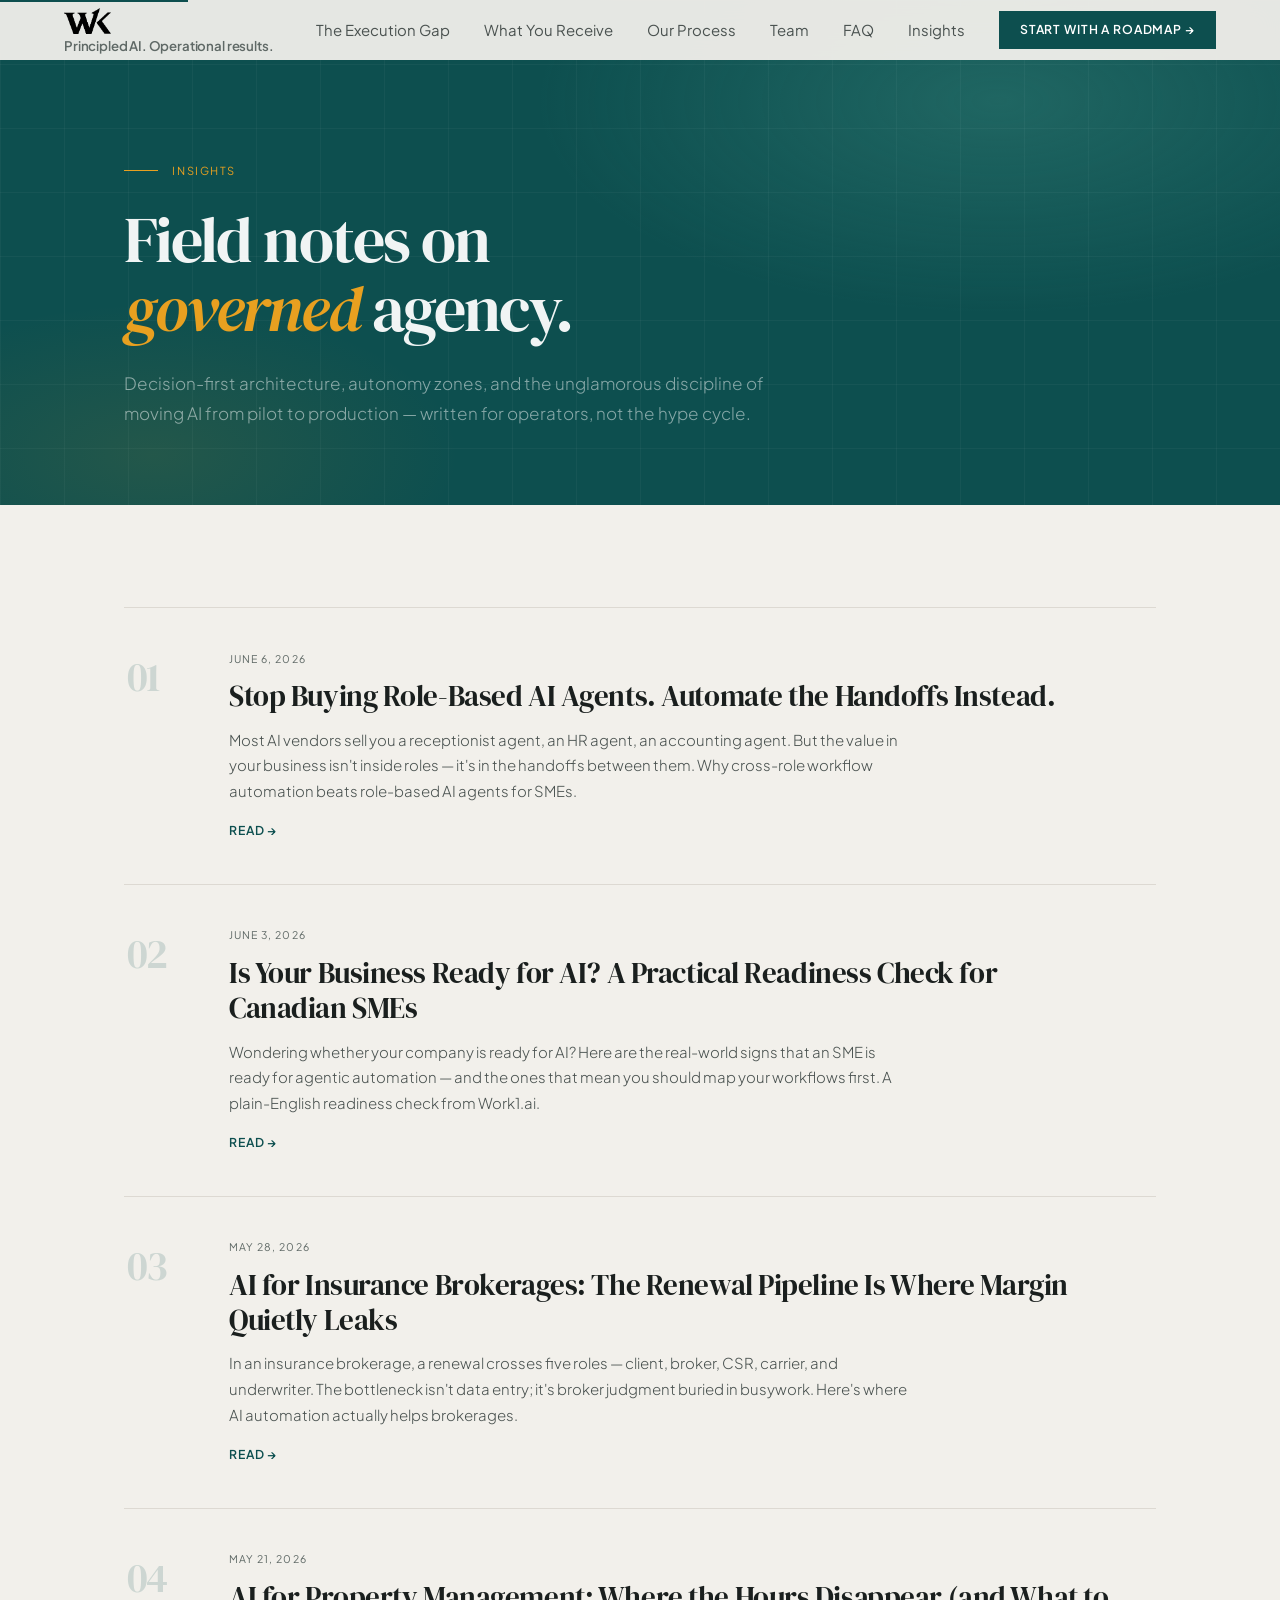
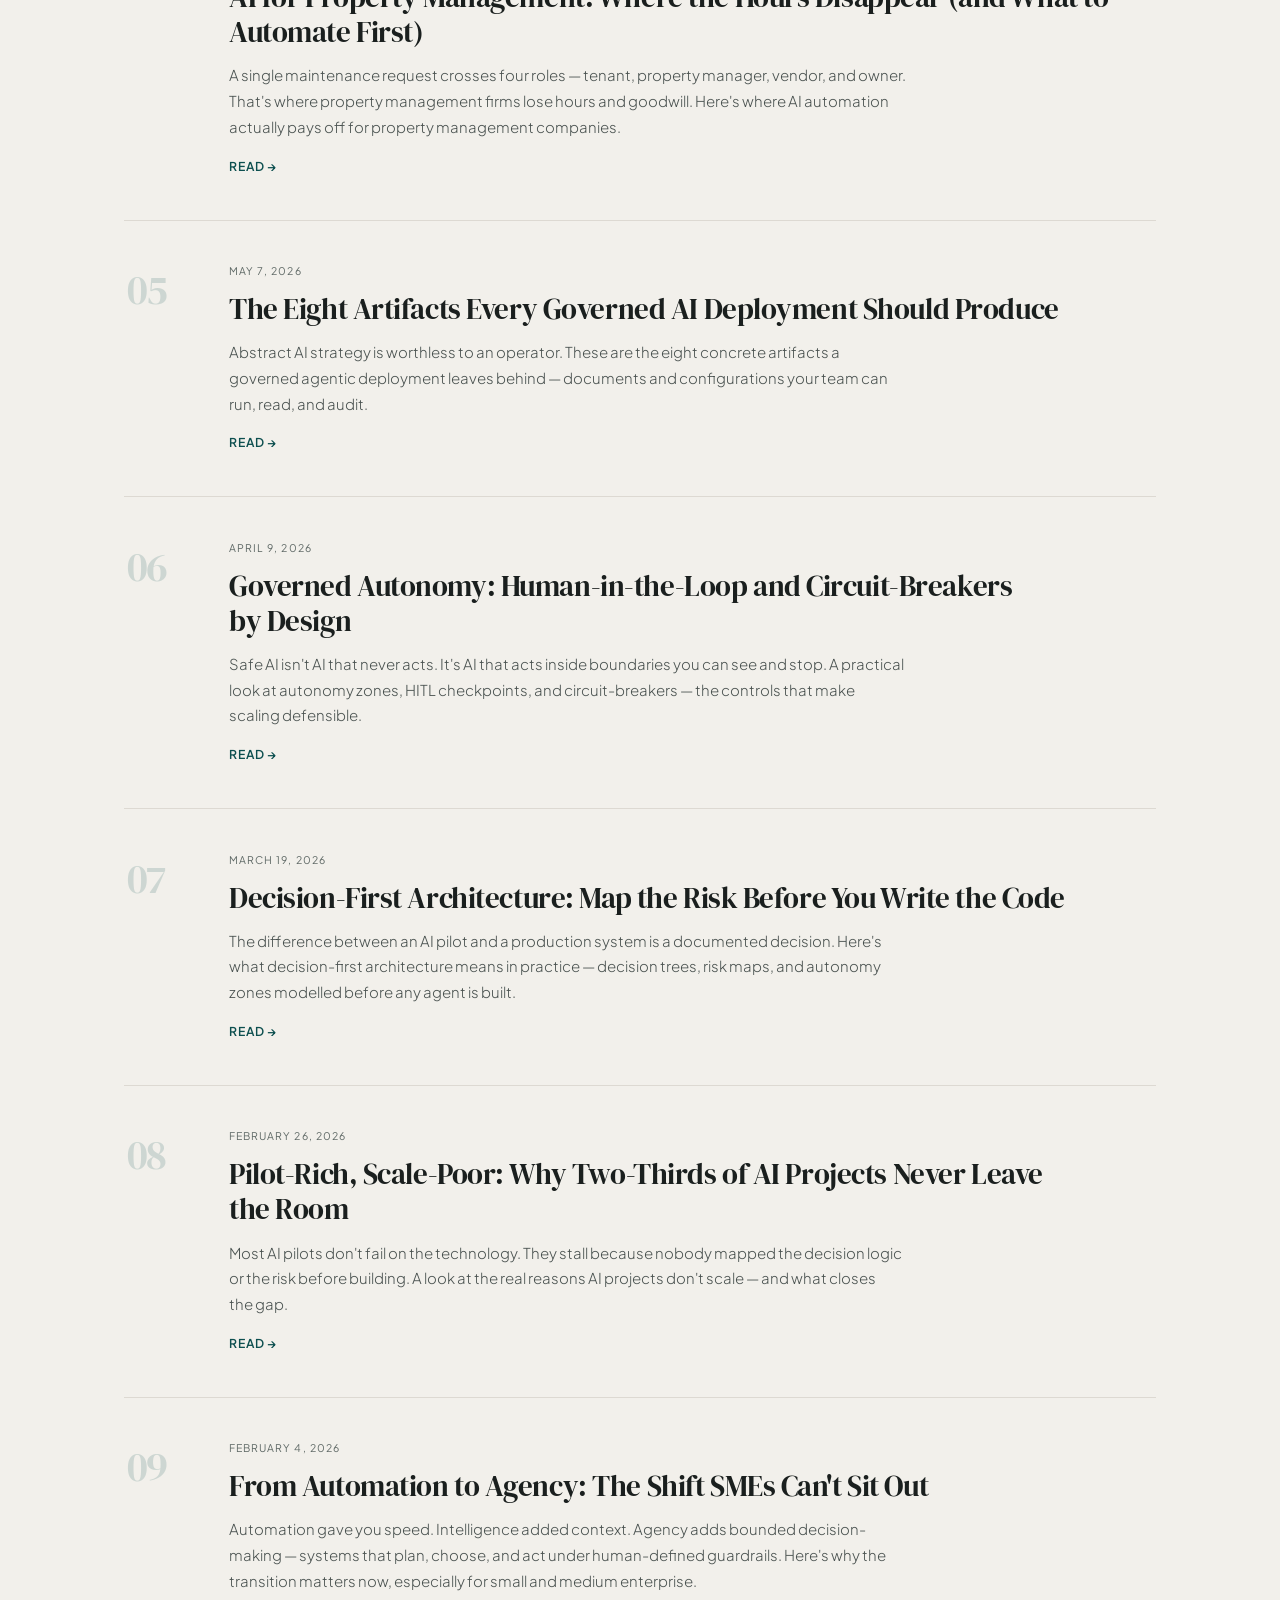
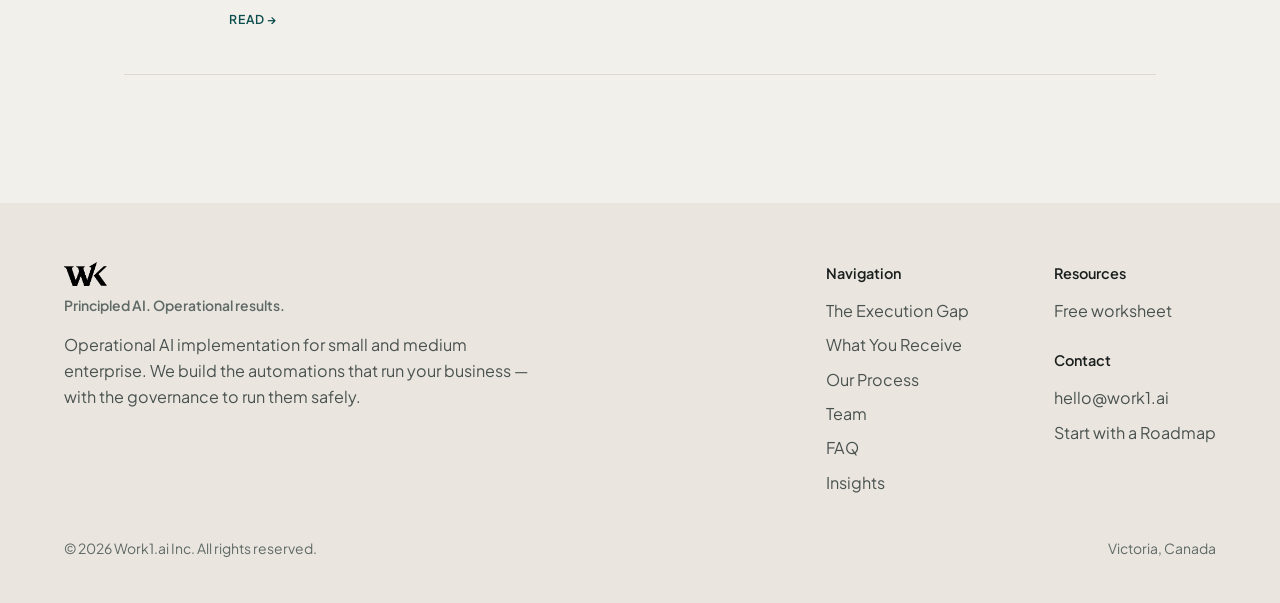
==== commit 3594cdd9: "Landing: 868ed180cc42312f3d41715262945425c1d9524a work1ai/landing@868ed180cc42312f3d41715262945425c1" ====
--- a/blog/index.html
+++ b/blog/index.html
@@ -1,4 +1,4 @@
-<!DOCTYPE html><html lang="en-CA"> <head><meta charset="UTF-8"><meta name="viewport" content="width=device-width, initial-scale=1.0"><title>Insights on Governed AI Adoption | Work1.ai</title><meta name="description" content="Field notes on decision-first AI, governed autonomy, and helping Canadian SMEs move agentic systems from pilot to production."><link rel="canonical" href="https://work1.ai/blog/"><!-- Open Graph --><meta property="og:title" content="Insights on Governed AI Adoption | Work1.ai"><meta property="og:description" content="Field notes on decision-first AI, governed autonomy, and helping Canadian SMEs move agentic systems from pilot to production."><meta property="og:image" content="https://work1.ai/og-image.png?v=2"><meta property="og:image:width" content="1200"><meta property="og:image:height" content="630"><meta property="og:image:alt" content="Work1.ai — AI your ops team can actually trust. Operational AI for Canadian SMEs."><meta property="og:url" content="https://work1.ai/blog/"><meta property="og:type" content="website"><meta property="og:locale" content="en_CA"><meta property="og:site_name" content="Work1.ai"><!-- Twitter Card --><meta name="twitter:card" content="summary_large_image"><meta name="twitter:title" content="Insights on Governed AI Adoption | Work1.ai"><meta name="twitter:description" content="Field notes on decision-first AI, governed autonomy, and helping Canadian SMEs move agentic systems from pilot to production."><meta name="twitter:image" content="https://work1.ai/og-image.png?v=2"><meta name="twitter:image:alt" content="Work1.ai — AI your ops team can actually trust. Operational AI for Canadian SMEs."><!-- Geo-targeting --><link rel="alternate" hreflang="en-CA" href="https://work1.ai/blog/"><meta name="geo.region" content="CA"><meta name="geo.placename" content="Victoria, British Columbia, Canada"><meta name="geo.position" content="48.4284;-123.3656"><meta name="ICBM" content="48.4284, -123.3656"><!-- Favicons --><link rel="icon" href="/favicon.ico"><link rel="apple-touch-icon" href="/apple-touch-icon.png" sizes="180x180"><link rel="preconnect" href="https://fonts.googleapis.com"><link rel="preconnect" href="https://fonts.gstatic.com" crossorigin><link href="https://fonts.googleapis.com/css2?family=DM+Serif+Display:ital@0;1&family=Plus+Jakarta+Sans:ital,wght@0,300;0,400;0,500;0,600;1,300&display=swap" rel="stylesheet"><link rel="stylesheet" href="/_astro/_id_.R3v3Gork.css"></head> <body> <a href="#main-content" class="skip-link">Skip to main content</a>  <nav aria-label="Main navigation"> <a href="/" class="nav-logo" aria-label="Work1.ai home"> <img src="/_astro/logo-text-black.B_WvGTBp_Z9fixE.webp" alt="Work1.ai" loading="eager" decoding="async" fetchpriority="auto" width="153" height="85" class="nav-logo-img"> <span class="nav-logo-tagline">Principled AI. Operational results.</span> </a> <div class="nav-links"> <a href="/#problem" class="nav-link">The Execution Gap</a><a href="/#process" class="nav-link">Our Process</a><a href="/#deliverables" class="nav-link">What You Receive</a><a href="/#team" class="nav-link">Team</a><a href="/#faq" class="nav-link">FAQ</a><a href="/blog/" class="nav-link">Insights</a> <a href="https://meetings-na3.hubspot.com/matt-alfke" class="nav-cta" rel="noopener"> Start with a Roadmap → </a> </div> <button type="button" class="nav-toggle" aria-label="Open menu" aria-expanded="false" aria-controls="nav-mobile-menu"> <svg width="22" height="22" viewBox="0 0 24 24" fill="none" stroke="#1A1F1E" stroke-width="1.75" stroke-linecap="round" stroke-linejoin="round" aria-hidden="true"> <line x1="3" y1="6" x2="21" y2="6"></line> <line x1="3" y1="12" x2="21" y2="12"></line> <line x1="3" y1="18" x2="21" y2="18"></line> </svg> </button> </nav> <div class="nav-mobile-menu" id="nav-mobile-menu"> <a href="/#problem" class="nav-mobile-link">The Execution Gap</a><a href="/#process" class="nav-mobile-link">Our Process</a><a href="/#deliverables" class="nav-mobile-link">What You Receive</a><a href="/#team" class="nav-mobile-link">Team</a><a href="/#faq" class="nav-mobile-link">FAQ</a><a href="/blog/" class="nav-mobile-link">Insights</a> <a href="https://meetings-na3.hubspot.com/matt-alfke" class="nav-mobile-cta" rel="noopener"> Start with a Roadmap → </a> </div> <script>
+<!DOCTYPE html><html lang="en-CA"> <head><meta charset="UTF-8"><meta name="viewport" content="width=device-width, initial-scale=1.0"><title>Insights on Governed AI Adoption | Work1.ai</title><meta name="description" content="Field notes on decision-first AI, governed autonomy, and helping Canadian SMEs move agentic systems from pilot to production."><link rel="canonical" href="https://work1.ai/blog/"><!-- Open Graph --><meta property="og:title" content="Insights on Governed AI Adoption | Work1.ai"><meta property="og:description" content="Field notes on decision-first AI, governed autonomy, and helping Canadian SMEs move agentic systems from pilot to production."><meta property="og:image" content="https://work1.ai/og-image.png?v=2"><meta property="og:image:width" content="1200"><meta property="og:image:height" content="630"><meta property="og:image:alt" content="Work1.ai — AI your ops team can actually trust. Operational AI for Canadian SMEs."><meta property="og:url" content="https://work1.ai/blog/"><meta property="og:type" content="website"><meta property="og:locale" content="en_CA"><meta property="og:site_name" content="Work1.ai"><!-- Twitter Card --><meta name="twitter:card" content="summary_large_image"><meta name="twitter:title" content="Insights on Governed AI Adoption | Work1.ai"><meta name="twitter:description" content="Field notes on decision-first AI, governed autonomy, and helping Canadian SMEs move agentic systems from pilot to production."><meta name="twitter:image" content="https://work1.ai/og-image.png?v=2"><meta name="twitter:image:alt" content="Work1.ai — AI your ops team can actually trust. Operational AI for Canadian SMEs."><!-- Geo-targeting --><link rel="alternate" hreflang="en-CA" href="https://work1.ai/blog/"><meta name="geo.region" content="CA"><meta name="geo.placename" content="Victoria, British Columbia, Canada"><meta name="geo.position" content="48.4284;-123.3656"><meta name="ICBM" content="48.4284, -123.3656"><!-- Favicons --><link rel="icon" href="/favicon.ico"><link rel="apple-touch-icon" href="/apple-touch-icon.png" sizes="180x180"><link rel="preconnect" href="https://fonts.googleapis.com"><link rel="preconnect" href="https://fonts.gstatic.com" crossorigin><link href="https://fonts.googleapis.com/css2?family=DM+Serif+Display:ital@0;1&family=Plus+Jakarta+Sans:ital,wght@0,300;0,400;0,500;0,600;1,300&display=swap" rel="stylesheet"><link rel="stylesheet" href="/_astro/_id_.CWtEp9t9.css"></head> <body> <a href="#main-content" class="skip-link">Skip to main content</a>  <nav aria-label="Main navigation"> <a href="/" class="nav-logo" aria-label="Work1.ai home"> <img src="/_astro/logo-text-black.B_WvGTBp_Z9fixE.webp" alt="Work1.ai" loading="eager" decoding="async" fetchpriority="auto" width="153" height="85" class="nav-logo-img"> <span class="nav-logo-tagline">Principled AI. Operational results.</span> </a> <div class="nav-links"> <a href="/#problem" class="nav-link">The Execution Gap</a><a href="/#deliverables" class="nav-link">What You Receive</a><a href="/#process" class="nav-link">Our Process</a><a href="/#team" class="nav-link">Team</a><a href="/#faq" class="nav-link">FAQ</a><a href="/blog/" class="nav-link">Insights</a> <a href="https://meetings-na3.hubspot.com/matt-alfke" class="nav-cta" rel="noopener"> Start with a Roadmap → </a> </div> <button type="button" class="nav-toggle" aria-label="Open menu" aria-expanded="false" aria-controls="nav-mobile-menu"> <svg width="22" height="22" viewBox="0 0 24 24" fill="none" stroke="#1A1F1E" stroke-width="1.75" stroke-linecap="round" stroke-linejoin="round" aria-hidden="true"> <line x1="3" y1="6" x2="21" y2="6"></line> <line x1="3" y1="12" x2="21" y2="12"></line> <line x1="3" y1="18" x2="21" y2="18"></line> </svg> </button> </nav> <div class="nav-mobile-menu" id="nav-mobile-menu"> <a href="/#problem" class="nav-mobile-link">The Execution Gap</a><a href="/#deliverables" class="nav-mobile-link">What You Receive</a><a href="/#process" class="nav-mobile-link">Our Process</a><a href="/#team" class="nav-mobile-link">Team</a><a href="/#faq" class="nav-mobile-link">FAQ</a><a href="/blog/" class="nav-mobile-link">Insights</a> <a href="https://meetings-na3.hubspot.com/matt-alfke" class="nav-mobile-cta" rel="noopener"> Start with a Roadmap → </a> </div> <script>
   (function () {
     var navToggle = document.querySelector('.nav-toggle');
     var navMobileMenu = document.querySelector('.nav-mobile-menu');
@@ -28,7 +28,7 @@
       }
     });
   })();
-</script> <main id="main-content"> <section class="blog-hero"> <div class="blog-hero-bg"></div> <div class="blog-hero-grid"></div> <div class="container"> <div class="rule-label"><span>Insights</span></div> <h1 class="blog-hero-h1">Field notes on <em>governed</em> agency.</h1> <p class="blog-hero-sub">Decision-first architecture, autonomy zones, and the unglamorous discipline of moving AI from pilot to production — written for operators, not the hype cycle.</p> </div> </section> <section class="blog-list-section"> <div class="container"> <ul class="blog-list"> <li class="blog-list-item reveal reveal-delay-1"> <a href="/blog/automate-handoffs-not-roles/" class="blog-list-link"> <span class="blog-list-num">01</span> <div class="blog-list-body"> <time class="blog-list-date" datetime="2026-06-06T00:00:00.000Z"> June 6, 2026 </time> <h2 class="blog-list-title">Stop Buying Role-Based AI Agents. Automate the Handoffs Instead.</h2> <p class="blog-list-desc">Most AI vendors sell you a receptionist agent, an HR agent, an accounting agent. But the value in your business isn&#39;t inside roles — it&#39;s in the handoffs between them. Why cross-role workflow automation beats role-based AI agents for SMEs.</p> <span class="blog-list-cta">Read →</span> </div> </a> </li><li class="blog-list-item reveal reveal-delay-2"> <a href="/blog/is-your-business-ready-for-ai/" class="blog-list-link"> <span class="blog-list-num">02</span> <div class="blog-list-body"> <time class="blog-list-date" datetime="2026-06-03T00:00:00.000Z"> June 3, 2026 </time> <h2 class="blog-list-title">Is Your Business Ready for AI? A Practical Readiness Check for Canadian SMEs</h2> <p class="blog-list-desc">Wondering whether your company is ready for AI? Here are the real-world signs that an SME is ready for agentic automation — and the ones that mean you should map your workflows first. A plain-English readiness check from Work1.ai.</p> <span class="blog-list-cta">Read →</span> </div> </a> </li><li class="blog-list-item reveal reveal-delay-3"> <a href="/blog/ai-for-insurance-brokerages/" class="blog-list-link"> <span class="blog-list-num">03</span> <div class="blog-list-body"> <time class="blog-list-date" datetime="2026-05-28T00:00:00.000Z"> May 28, 2026 </time> <h2 class="blog-list-title">AI for Insurance Brokerages: The Renewal Pipeline Is Where Margin Quietly Leaks</h2> <p class="blog-list-desc">In an insurance brokerage, a renewal crosses five roles — client, broker, CSR, carrier, and underwriter. The bottleneck isn&#39;t data entry; it&#39;s broker judgment buried in busywork. Here&#39;s where AI automation actually helps brokerages.</p> <span class="blog-list-cta">Read →</span> </div> </a> </li><li class="blog-list-item reveal reveal-delay-4"> <a href="/blog/ai-for-property-management/" class="blog-list-link"> <span class="blog-list-num">04</span> <div class="blog-list-body"> <time class="blog-list-date" datetime="2026-05-21T00:00:00.000Z"> May 21, 2026 </time> <h2 class="blog-list-title">AI for Property Management: Where the Hours Disappear (and What to Automate First)</h2> <p class="blog-list-desc">A single maintenance request crosses four roles — tenant, property manager, vendor, and owner. That&#39;s where property management firms lose hours and goodwill. Here&#39;s where AI automation actually pays off for property management companies.</p> <span class="blog-list-cta">Read →</span> </div> </a> </li><li class="blog-list-item reveal reveal-delay-4"> <a href="/blog/eight-artifacts-governed-ai/" class="blog-list-link"> <span class="blog-list-num">05</span> <div class="blog-list-body"> <time class="blog-list-date" datetime="2026-05-07T00:00:00.000Z"> May 7, 2026 </time> <h2 class="blog-list-title">The Eight Artifacts Every Governed AI Deployment Should Produce</h2> <p class="blog-list-desc">Abstract AI strategy is worthless to an operator. These are the eight concrete artifacts a governed agentic deployment leaves behind — documents and configurations your team can run, read, and audit.</p> <span class="blog-list-cta">Read →</span> </div> </a> </li><li class="blog-list-item reveal reveal-delay-4"> <a href="/blog/governed-autonomy-hitl-circuit-breakers/" class="blog-list-link"> <span class="blog-list-num">06</span> <div class="blog-list-body"> <time class="blog-list-date" datetime="2026-04-09T00:00:00.000Z"> April 9, 2026 </time> <h2 class="blog-list-title">Governed Autonomy: Human-in-the-Loop and Circuit-Breakers by Design</h2> <p class="blog-list-desc">Safe AI isn&#39;t AI that never acts. It&#39;s AI that acts inside boundaries you can see and stop. A practical look at autonomy zones, HITL checkpoints, and circuit-breakers — the controls that make scaling defensible.</p> <span class="blog-list-cta">Read →</span> </div> </a> </li><li class="blog-list-item reveal reveal-delay-4"> <a href="/blog/decision-first-architecture/" class="blog-list-link"> <span class="blog-list-num">07</span> <div class="blog-list-body"> <time class="blog-list-date" datetime="2026-03-19T00:00:00.000Z"> March 19, 2026 </time> <h2 class="blog-list-title">Decision-First Architecture: Map the Risk Before You Write the Code</h2> <p class="blog-list-desc">The difference between an AI pilot and a production system is a documented decision. Here&#39;s what decision-first architecture means in practice — decision trees, risk maps, and autonomy zones modelled before any agent is built.</p> <span class="blog-list-cta">Read →</span> </div> </a> </li><li class="blog-list-item reveal reveal-delay-4"> <a href="/blog/pilot-rich-scale-poor/" class="blog-list-link"> <span class="blog-list-num">08</span> <div class="blog-list-body"> <time class="blog-list-date" datetime="2026-02-26T00:00:00.000Z"> February 26, 2026 </time> <h2 class="blog-list-title">Pilot-Rich, Scale-Poor: Why Two-Thirds of AI Projects Never Leave the Room</h2> <p class="blog-list-desc">Most AI pilots don&#39;t fail on the technology. They stall because nobody mapped the decision logic or the risk before building. A look at the real reasons AI projects don&#39;t scale — and what closes the gap.</p> <span class="blog-list-cta">Read →</span> </div> </a> </li><li class="blog-list-item reveal reveal-delay-4"> <a href="/blog/automation-intelligence-agency/" class="blog-list-link"> <span class="blog-list-num">09</span> <div class="blog-list-body"> <time class="blog-list-date" datetime="2026-02-04T00:00:00.000Z"> February 4, 2026 </time> <h2 class="blog-list-title">From Automation to Agency: The Shift SMEs Can&#39;t Sit Out</h2> <p class="blog-list-desc">Automation gave you speed. Intelligence added context. Agency adds bounded decision-making — systems that plan, choose, and act under human-defined guardrails. Here&#39;s why the transition matters now, especially for small and medium enterprise.</p> <span class="blog-list-cta">Read →</span> </div> </a> </li> </ul> </div> </section> </main> <footer role="contentinfo"> <div class="footer-grid"> <div> <img src="/_astro/logo-text-black.B_WvGTBp_Z9fixE.webp" alt="Work1.ai" loading="lazy" decoding="async" fetchpriority="auto" width="153" height="85" class="footer-brand-logo"> <div style="font-family:var(--sans);font-size:0.62rem;font-weight:500;letter-spacing:0.1em;text-transform:uppercase;color:var(--ink-faint);margin-top:0.45rem;margin-bottom:0.9rem;">Principled AI. Operational results.</div> <div class="footer-tagline">Operational AI implementation for small and medium enterprise. We build the automations that run your business — with the governance to run them safely.</div> </div> <div> <div class="footer-col-title">Navigation</div> <div class="footer-links"> <a href="/#problem">The Execution Gap</a> <a href="/#process">How It Works</a> <a href="/#deliverables">What You Receive</a> <a href="/#team">Team</a> <a href="/#faq">FAQ</a> <a href="/blog/">Insights</a> </div> </div> <div> <div class="footer-col-title">Resources</div> <div class="footer-links"> <a href="/map-one-decision/">Free worksheet</a> </div> <div class="footer-col-title" style="margin-top:1.5rem;">Contact</div> <div class="footer-links"> <a href="mailto:hello@work1.ai">hello@work1.ai</a> <a href="https://meetings-na3.hubspot.com/matt-alfke" rel="noopener">Start with a Roadmap</a> </div> </div> </div> <div class="footer-bottom"> <div class="footer-copy">© 2026 Work1.ai Inc. All rights reserved.</div> <div class="footer-locs">Victoria, Canada</div> </div> </footer>  <script>
+</script> <main id="main-content"> <section class="blog-hero"> <div class="blog-hero-bg"></div> <div class="blog-hero-grid"></div> <div class="container"> <div class="rule-label"><span>Insights</span></div> <h1 class="blog-hero-h1">Field notes on <em>governed</em> agency.</h1> <p class="blog-hero-sub">Decision-first architecture, autonomy zones, and the unglamorous discipline of moving AI from pilot to production — written for operators, not the hype cycle.</p> </div> </section> <section class="blog-list-section"> <div class="container"> <ul class="blog-list"> <li class="blog-list-item reveal reveal-delay-1"> <a href="/blog/automate-handoffs-not-roles/" class="blog-list-link"> <span class="blog-list-num">01</span> <div class="blog-list-body"> <time class="blog-list-date" datetime="2026-06-06T00:00:00.000Z"> June 6, 2026 </time> <h2 class="blog-list-title">Stop Buying Role-Based AI Agents. Automate the Handoffs Instead.</h2> <p class="blog-list-desc">Most AI vendors sell you a receptionist agent, an HR agent, an accounting agent. But the value in your business isn&#39;t inside roles — it&#39;s in the handoffs between them. Why cross-role workflow automation beats role-based AI agents for SMEs.</p> <span class="blog-list-cta">Read →</span> </div> </a> </li><li class="blog-list-item reveal reveal-delay-2"> <a href="/blog/is-your-business-ready-for-ai/" class="blog-list-link"> <span class="blog-list-num">02</span> <div class="blog-list-body"> <time class="blog-list-date" datetime="2026-06-03T00:00:00.000Z"> June 3, 2026 </time> <h2 class="blog-list-title">Is Your Business Ready for AI? A Practical Readiness Check for Canadian SMEs</h2> <p class="blog-list-desc">Wondering whether your company is ready for AI? Here are the real-world signs that an SME is ready for agentic automation — and the ones that mean you should map your workflows first. A plain-English readiness check from Work1.ai.</p> <span class="blog-list-cta">Read →</span> </div> </a> </li><li class="blog-list-item reveal reveal-delay-3"> <a href="/blog/ai-for-insurance-brokerages/" class="blog-list-link"> <span class="blog-list-num">03</span> <div class="blog-list-body"> <time class="blog-list-date" datetime="2026-05-28T00:00:00.000Z"> May 28, 2026 </time> <h2 class="blog-list-title">AI for Insurance Brokerages: The Renewal Pipeline Is Where Margin Quietly Leaks</h2> <p class="blog-list-desc">In an insurance brokerage, a renewal crosses five roles — client, broker, CSR, carrier, and underwriter. The bottleneck isn&#39;t data entry; it&#39;s broker judgment buried in busywork. Here&#39;s where AI automation actually helps brokerages.</p> <span class="blog-list-cta">Read →</span> </div> </a> </li><li class="blog-list-item reveal reveal-delay-4"> <a href="/blog/ai-for-property-management/" class="blog-list-link"> <span class="blog-list-num">04</span> <div class="blog-list-body"> <time class="blog-list-date" datetime="2026-05-21T00:00:00.000Z"> May 21, 2026 </time> <h2 class="blog-list-title">AI for Property Management: Where the Hours Disappear (and What to Automate First)</h2> <p class="blog-list-desc">A single maintenance request crosses four roles — tenant, property manager, vendor, and owner. That&#39;s where property management firms lose hours and goodwill. Here&#39;s where AI automation actually pays off for property management companies.</p> <span class="blog-list-cta">Read →</span> </div> </a> </li><li class="blog-list-item reveal reveal-delay-4"> <a href="/blog/eight-artifacts-governed-ai/" class="blog-list-link"> <span class="blog-list-num">05</span> <div class="blog-list-body"> <time class="blog-list-date" datetime="2026-05-07T00:00:00.000Z"> May 7, 2026 </time> <h2 class="blog-list-title">The Eight Artifacts Every Governed AI Deployment Should Produce</h2> <p class="blog-list-desc">Abstract AI strategy is worthless to an operator. These are the eight concrete artifacts a governed agentic deployment leaves behind — documents and configurations your team can run, read, and audit.</p> <span class="blog-list-cta">Read →</span> </div> </a> </li><li class="blog-list-item reveal reveal-delay-4"> <a href="/blog/governed-autonomy-hitl-circuit-breakers/" class="blog-list-link"> <span class="blog-list-num">06</span> <div class="blog-list-body"> <time class="blog-list-date" datetime="2026-04-09T00:00:00.000Z"> April 9, 2026 </time> <h2 class="blog-list-title">Governed Autonomy: Human-in-the-Loop and Circuit-Breakers by Design</h2> <p class="blog-list-desc">Safe AI isn&#39;t AI that never acts. It&#39;s AI that acts inside boundaries you can see and stop. A practical look at autonomy zones, HITL checkpoints, and circuit-breakers — the controls that make scaling defensible.</p> <span class="blog-list-cta">Read →</span> </div> </a> </li><li class="blog-list-item reveal reveal-delay-4"> <a href="/blog/decision-first-architecture/" class="blog-list-link"> <span class="blog-list-num">07</span> <div class="blog-list-body"> <time class="blog-list-date" datetime="2026-03-19T00:00:00.000Z"> March 19, 2026 </time> <h2 class="blog-list-title">Decision-First Architecture: Map the Risk Before You Write the Code</h2> <p class="blog-list-desc">The difference between an AI pilot and a production system is a documented decision. Here&#39;s what decision-first architecture means in practice — decision trees, risk maps, and autonomy zones modelled before any agent is built.</p> <span class="blog-list-cta">Read →</span> </div> </a> </li><li class="blog-list-item reveal reveal-delay-4"> <a href="/blog/pilot-rich-scale-poor/" class="blog-list-link"> <span class="blog-list-num">08</span> <div class="blog-list-body"> <time class="blog-list-date" datetime="2026-02-26T00:00:00.000Z"> February 26, 2026 </time> <h2 class="blog-list-title">Pilot-Rich, Scale-Poor: Why Two-Thirds of AI Projects Never Leave the Room</h2> <p class="blog-list-desc">Most AI pilots don&#39;t fail on the technology. They stall because nobody mapped the decision logic or the risk before building. A look at the real reasons AI projects don&#39;t scale — and what closes the gap.</p> <span class="blog-list-cta">Read →</span> </div> </a> </li><li class="blog-list-item reveal reveal-delay-4"> <a href="/blog/automation-intelligence-agency/" class="blog-list-link"> <span class="blog-list-num">09</span> <div class="blog-list-body"> <time class="blog-list-date" datetime="2026-02-04T00:00:00.000Z"> February 4, 2026 </time> <h2 class="blog-list-title">From Automation to Agency: The Shift SMEs Can&#39;t Sit Out</h2> <p class="blog-list-desc">Automation gave you speed. Intelligence added context. Agency adds bounded decision-making — systems that plan, choose, and act under human-defined guardrails. Here&#39;s why the transition matters now, especially for small and medium enterprise.</p> <span class="blog-list-cta">Read →</span> </div> </a> </li> </ul> </div> </section> </main> <footer role="contentinfo"> <div class="footer-grid"> <div> <img src="/_astro/logo-text-black.B_WvGTBp_Z9fixE.webp" alt="Work1.ai" loading="lazy" decoding="async" fetchpriority="auto" width="153" height="85" class="footer-brand-logo"> <div class="footer-brand-tagline">Principled AI. Operational results.</div> <div class="footer-tagline">Operational AI implementation for small and medium enterprise. We build the automations that run your business — with the governance to run them safely.</div> </div> <div> <div class="footer-col-title">Navigation</div> <div class="footer-links"> <a href="/#problem">The Execution Gap</a> <a href="/#deliverables">What You Receive</a> <a href="/#process">Our Process</a> <a href="/#team">Team</a> <a href="/#faq">FAQ</a> <a href="/blog/">Insights</a> </div> </div> <div> <div class="footer-col-title">Resources</div> <div class="footer-links"> <a href="/map-one-decision/">Free worksheet</a> </div> <div class="footer-col-title" style="margin-top:1.5rem;">Contact</div> <div class="footer-links"> <a href="mailto:hello@work1.ai">hello@work1.ai</a> <a href="https://meetings-na3.hubspot.com/matt-alfke" rel="noopener">Start with a Roadmap</a> </div> </div> </div> <div class="footer-bottom"> <div class="footer-copy">© 2026 Work1.ai Inc. All rights reserved.</div> <div class="footer-locs">Victoria, Canada</div> </div> </footer>  <script>
   (function() {
     if (!('IntersectionObserver' in window)) return;
 
--- a/_astro/_id_.CWtEp9t9.css
+++ b/_astro/_id_.CWtEp9t9.css
@@ -0,0 +1 @@
+*,*:before,*:after{box-sizing:border-box;margin:0;padding:0}:root{--teal-deep: #0D4F4F;--teal-mid: #166060;--teal-light: #4A9B8E;--teal-pale: #C8E6E2;--amber: #E8A020;--amber-light: #FDF3DC;--amber-dark: #B87C10;--amber-text: #7A5200;--amber-on-teal: #F2B544;--clay: #C4614A;--clay-light: #F5E2DC;--ink: #1A1F1E;--ink-muted: #4A5250;--ink-faint: #5F6966;--paper: #F2F0EB;--paper-warm: #EAE6DF;--paper-card: #FAFAF7;--rule: #DDD9D2;--ease-out: cubic-bezier(.16, 1, .3, 1);--serif: "DM Serif Display", Georgia, serif;--sans: "Plus Jakarta Sans", system-ui, sans-serif}html{scroll-behavior:smooth;font-size:17px}body{background:var(--paper);color:var(--ink);font-family:var(--sans);font-size:16px;line-height:1.6;-webkit-font-smoothing:antialiased;overflow-x:hidden}p,blockquote,li{text-wrap:pretty}nav{position:fixed;top:0;left:0;right:0;z-index:200;background:#f2f0ebf2;backdrop-filter:blur(12px);height:60px;display:flex;align-items:center;padding:0 clamp(1.5rem,5vw,4rem);justify-content:space-between}.nav-logo{font-family:var(--serif);font-weight:400;color:var(--ink);text-decoration:none;letter-spacing:-.01em;display:flex;flex-direction:column;gap:0}.nav-logo-img{height:26px;width:auto;align-self:flex-start;display:block}.nav-logo-tagline{font-family:var(--sans);font-size:.78rem;font-weight:600;color:var(--ink-faint);line-height:1;margin-top:.3rem}.nav-links{display:flex;gap:2rem;align-items:center}.nav-link{font-size:.88rem;color:var(--ink-muted);text-decoration:none;transition:color .2s;font-weight:400}.nav-link:hover{color:var(--teal-deep)}.nav-cta{background:var(--teal-deep);color:#fff!important;padding:.55rem 1.25rem;font-size:.72rem!important;font-weight:600!important;letter-spacing:.07em;text-transform:uppercase;text-decoration:none;transition:background .2s}.nav-cta:hover{background:var(--teal-mid)!important}.nav-toggle{display:none;background:none;border:none;cursor:pointer;padding:.4rem;margin-left:.75rem;align-items:center;justify-content:center}.nav-toggle svg{display:block}.nav-mobile-menu{display:none;flex-direction:column;position:fixed;top:60px;left:0;right:0;z-index:199;background:var(--paper);padding:.25rem clamp(1.5rem,5vw,4rem) 1.5rem;box-shadow:0 12px 24px #0d4f4f1a}.nav-mobile-menu.open{display:flex}.nav-mobile-link{padding:.9rem 0;font-size:1.05rem;color:var(--ink);text-decoration:none}.nav-mobile-cta{margin-top:1.25rem;background:var(--teal-deep);color:#fff;text-align:center;padding:.85rem;font-size:.75rem;font-weight:600;letter-spacing:.07em;text-transform:uppercase;text-decoration:none}.nav-mobile-cta:hover{background:var(--teal-mid)}#hero{padding-top:60px;background:var(--teal-deep);color:#fff}.hero-inner{max-width:1160px;margin:0 auto;padding:clamp(3rem,6vw,4.5rem) clamp(1.5rem,5vw,4rem) clamp(3.5rem,7vw,5.5rem)}.hero-positioning{font-size:1rem;color:var(--teal-pale);margin-bottom:1rem;opacity:0;animation:fadeUp .7s var(--ease-out) forwards}.hero-h1{font-family:var(--serif);font-size:clamp(2.5rem,4.9vw,4.4rem);font-weight:400;line-height:1;letter-spacing:-.03em;color:#fff;max-width:17ch;text-wrap:balance;opacity:0;animation:fadeUp .7s var(--ease-out) .1s forwards}.hero-h1 em{font-style:italic;color:var(--amber)}.hero-split{display:grid;grid-template-columns:minmax(0,1.1fr) minmax(0,.9fr);gap:clamp(2rem,4vw,3.5rem);align-items:start}.hero-sub{font-size:1.08rem;line-height:1.65;color:#ffffffd9;max-width:46ch;opacity:0;animation:fadeUp .7s var(--ease-out) .25s forwards}.hero-sub strong{color:#fff;font-weight:600}.hero-actions{margin-top:2rem;display:flex;gap:1rem;flex-wrap:wrap;opacity:0;animation:fadeUp .7s var(--ease-out) .35s forwards}.hero-visual{margin:clamp(2rem,4vw,3rem) 0 0;opacity:0;animation:fadeUp .9s var(--ease-out) .3s forwards}.cb-video{width:100%;height:auto;display:block;aspect-ratio:16 / 9;background:var(--teal-mid);border-radius:4px}.cb-caption{font-size:.85rem;color:#ffffffc7;line-height:1.55;margin-top:.9rem;max-width:60ch}.hero-facts{list-style:none;display:grid;grid-template-columns:repeat(3,1fr);gap:1.25rem 2.5rem;margin-top:clamp(2.5rem,5vw,4rem)}.hero-fact{font-size:.92rem;color:#ffffffd9;line-height:1.55;display:flex;gap:.6rem;align-items:baseline}.check-mark{flex-shrink:0;color:var(--amber);position:relative;top:.15em}.btn{display:inline-flex;align-items:center;justify-content:center;gap:.5rem;min-height:48px;font-family:var(--sans);font-size:.78rem;font-weight:600;letter-spacing:.07em;text-transform:uppercase;text-decoration:none;padding:.85rem 1.5rem;transition:background-color .2s,color .2s,border-color .2s,transform .15s var(--ease-out)}.btn:active{transform:translateY(1px)}.btn-primary{background:var(--amber);color:var(--ink)}.btn-primary:hover{background:#f2b33f;color:var(--ink)}.btn-outline{background:transparent;color:#fff;border:1.5px solid rgba(255,255,255,.45)}.btn-outline:hover{border-color:#fff;background:#ffffff14}.btn-teal{background:var(--teal-deep);color:#fff}.btn-teal:hover{background:var(--teal-mid)}.btn-ink{background:var(--ink);color:#fff}.btn-ink:hover{background:#2a3230}.btn-ghost{background:transparent;color:var(--ink);border:1.5px solid rgba(26,31,30,.35)}.btn-ghost:hover{border-color:var(--teal-deep);color:var(--teal-deep)}.btn-amber-outline{background:transparent;color:var(--ink);border:1.5px solid rgba(26,31,30,.35)}.btn-amber-outline:hover{border-color:var(--ink);background:#1a1f1e0f}.container{max-width:1160px;margin:0 auto;padding:0 clamp(1.5rem,5vw,4rem)}.rule-label{display:flex;align-items:center;gap:.85rem;margin-bottom:1.5rem}.rule-label:before{content:"";width:2rem;height:1px;background:var(--amber)}.rule-label span{font-size:.65rem;letter-spacing:.14em;text-transform:uppercase;color:var(--amber)}h2.section-h{font-family:var(--serif);font-size:clamp(2rem,3.6vw,3rem);font-weight:400;line-height:1.08;letter-spacing:-.025em;text-wrap:balance}.section-intro{font-size:1.1rem;color:var(--ink-muted);line-height:1.65;max-width:52ch;margin-top:1.1rem}.section-intro-centred{text-align:center;margin-left:auto;margin-right:auto}#problem{background:var(--paper-warm);padding:clamp(5rem,10vw,8.5rem) 0}.problem-header{max-width:62ch;margin-bottom:3.5rem}.problem-grid{display:grid;grid-template-columns:1fr 1.15fr;gap:clamp(3rem,7vw,7rem);align-items:start}.problem-sticky{position:sticky;top:6rem}.stat-row{display:flex;flex-direction:column;gap:1.75rem}.stat-item{display:grid;grid-template-columns:6.5rem 1fr;gap:1.5rem;align-items:center}.stat-num{font-family:var(--serif);font-size:3.2rem;color:var(--teal-mid);line-height:1;letter-spacing:-.04em;text-align:right}.stat-item:first-child .stat-num{color:var(--amber-text)}.stat-text{font-size:1rem;color:var(--ink);line-height:1.55}.stat-source{font-size:.82rem;color:var(--ink-faint);margin-top:.3rem}.problem-cards{display:flex;flex-direction:column;gap:2.75rem}.problem-card h3{font-family:var(--serif);font-size:1.4rem;font-weight:400;margin-bottom:.7rem;line-height:1.2;text-wrap:balance}.problem-card p{font-size:1rem;color:var(--ink-muted);line-height:1.7}#process{background:var(--teal-deep);padding:clamp(5rem,10vw,8.5rem) 0}.process-top{max-width:62ch;margin-bottom:3.5rem}.process-top h2{color:#fff}.process-top p{color:#ffffffd1}.phases-progress{height:3px;background:#ffffff1f;margin-bottom:3rem}.phases-progress-fill{height:100%;width:0%;background:var(--amber);transition:width 1.1s var(--ease-out)}.phases-flow{list-style:none;display:grid;grid-template-columns:repeat(3,1fr);gap:2.5rem;margin-bottom:3.5rem}.phases-flow-4{grid-template-columns:repeat(4,1fr)}.phase-flow-badge{font-size:.82rem;color:var(--teal-pale);margin-bottom:.9rem}.phase-flow h3{font-family:var(--serif);font-size:1.4rem;font-weight:400;color:#fff;line-height:1.2;margin-bottom:.25rem}.phase-flow-tag{display:block;font-size:.82rem;font-weight:600;color:var(--amber-on-teal);margin-bottom:.9rem}.phase-flow p{font-size:.95rem;color:#ffffffd1;line-height:1.65;margin-bottom:1rem}.phase-flow-note{font-size:.85rem;color:var(--teal-pale);line-height:1.55}.process-close{display:flex;flex-wrap:wrap;align-items:center;gap:1.5rem 2.5rem}.process-note{background:#ffffff12;padding:1.4rem 1.6rem;font-size:1rem;color:#ffffffd9;line-height:1.65;max-width:62ch;flex:1 1 30rem}.process-note strong{font-weight:600;display:block;margin-bottom:.4rem;color:#f5be57}#deliverables{background:var(--paper);padding:clamp(5rem,10vw,8.5rem) 0}.del-header{max-width:62ch}.del-layout{display:grid;grid-template-columns:minmax(0,.9fr) minmax(0,1.1fr);gap:clamp(2.5rem,6vw,5rem);align-items:start;margin-top:3.5rem}.del-list{list-style:none;display:flex;flex-direction:column;gap:2.25rem}.del-item h3{font-family:var(--serif);font-size:1.4rem;font-weight:400;line-height:1.2;margin-bottom:.5rem}.del-item p{font-size:1rem;color:var(--ink-muted);line-height:1.7}.sample-deliverable{margin:0;padding:clamp(1.75rem,3.5vw,2.75rem);background:var(--paper-warm);text-align:center}.sample-deliverable figcaption{margin-bottom:1.75rem}.sample-deliverable h3{font-family:var(--serif);font-size:1.4rem;font-weight:400;line-height:1.2;color:var(--ink);margin-bottom:.5rem}.sample-badge{font-size:.82rem;color:var(--ink-faint)}.tree-node,.tree-decision{display:inline-block;font-size:.95rem;color:var(--ink);line-height:1.45;background:var(--paper-card);padding:.8rem 1.1rem;font-weight:500}.tree-connector-v{width:2px;height:1.5rem;background:var(--teal-light);margin:0 auto}.tree-branches{display:grid;grid-template-columns:1fr 1fr;gap:1rem}.tree-branch-label{font-size:.82rem;font-weight:600;color:var(--ink-muted);margin:.75rem 0 .5rem}.tree-outcome{padding:.9rem 1rem;font-size:.95rem;line-height:1.5;text-align:left;color:var(--ink)}.tree-outcome-escalate{background:var(--amber-light)}.tree-outcome-auto{background:var(--teal-pale)}.lead-magnet-section{background:var(--paper-warm);padding:clamp(4rem,8vw,6rem) 0}.lead-magnet-inner{display:grid;grid-template-columns:1.15fr .85fr;gap:clamp(2.5rem,6vw,5rem);align-items:center}.lead-magnet-h{font-family:var(--serif);font-weight:400;font-size:clamp(1.9rem,3.2vw,2.6rem);line-height:1.12;color:var(--ink);letter-spacing:-.02em;margin-bottom:1.1rem;text-wrap:balance}.lead-magnet-h em{font-style:italic;color:var(--amber-text)}.lead-magnet-sub{font-size:1rem;line-height:1.7;color:var(--ink-muted);max-width:54ch;margin-bottom:1.5rem}.lead-magnet-facts{list-style:none;display:flex;flex-direction:column;gap:.6rem;margin-bottom:2rem}.lead-magnet-fact{font-size:.95rem;color:var(--ink);line-height:1.55;display:flex;gap:.6rem;align-items:baseline}.lead-magnet-fact .check-mark{color:var(--teal-mid)}.lead-magnet-visual{position:relative;display:flex;justify-content:center}.lead-magnet-cover-wrap{position:relative;width:230px}.lead-magnet-cover-img{width:100%;height:auto;display:block;border-radius:2px;transform:rotate(-4deg);transition:transform .3s var(--ease-out)}.lead-magnet-visual:hover .lead-magnet-cover-img{transform:rotate(-2deg) scale(1.03)}.lead-magnet-badge{position:absolute;top:-14px;right:-20px;z-index:2;background:var(--amber);color:var(--ink);font-family:var(--sans);font-size:.78rem;font-weight:700;padding:.4rem .8rem;transform:rotate(6deg)}.testimonials-section{background:var(--paper);padding:clamp(4.5rem,9vw,7rem) 0}.testimonials-header{max-width:620px;margin:0 auto 3rem;text-align:center}.testimonials-grid{display:grid;grid-template-columns:1fr 1fr;gap:2rem;max-width:960px;margin:0 auto}.testimonial-card{background:var(--paper-warm);padding:clamp(1.75rem,3vw,2.5rem)}.proof-placeholder-wrap{display:flex;flex-direction:column;align-items:flex-start;margin-bottom:1.5rem}.proof-client-logo{max-width:11rem;max-height:4rem;width:auto;height:auto;display:block}.proof-quote{font-family:var(--serif);font-style:italic;font-size:1.3rem;color:var(--ink);line-height:1.45;margin-bottom:1.25rem}.proof-attribution{display:flex;align-items:center;gap:.85rem;margin-bottom:1rem}.proof-avatar-placeholder{width:3rem;height:3rem;border-radius:50%;flex-shrink:0}.proof-avatar-photo{overflow:hidden}.proof-avatar-photo img{width:100%;height:100%;object-fit:cover;display:block}.proof-attribution-text{display:flex;flex-direction:column}.proof-client-name{font-size:.95rem;color:var(--ink);font-weight:600}.proof-client-role{font-size:.82rem;color:var(--ink-faint);margin-top:.1rem}.proof-stat{display:inline-block;font-size:.82rem;font-weight:600;color:var(--amber-text);background:var(--amber-light);padding:.3rem .65rem}.team-section{background:var(--paper);padding:clamp(5rem,10vw,8rem) 0}.team-header{max-width:620px;margin:0 auto 3.5rem;text-align:center}.team-grid{display:grid;grid-template-columns:repeat(3,1fr);gap:1.5rem;max-width:1000px;margin:0 auto 3rem}.team-card{background:var(--paper-warm);padding:2.25rem 1.75rem;text-align:center}.team-photo-wrap{position:relative;width:5.5rem;margin:0 auto 1.25rem}.team-photo-placeholder{width:5.5rem;height:5.5rem;border-radius:50%}.team-photo-real{overflow:hidden}.team-photo-real img{width:100%;height:100%;object-fit:cover;display:block}.team-linkedin-badge{position:absolute;bottom:-2px;right:-2px;width:1.75rem;height:1.75rem;border-radius:50%;background:var(--teal-deep);border:2px solid var(--paper-warm);display:flex;align-items:center;justify-content:center;color:#fff;transition:background-color .2s,transform .2s var(--ease-out)}.team-linkedin-badge:hover{background:var(--amber-dark);transform:scale(1.08)}.team-name{font-family:var(--serif);font-size:1.4rem;color:var(--ink);font-weight:400;line-height:1.2;margin-bottom:.25rem}.team-role{font-size:.82rem;font-weight:600;color:var(--teal-mid);margin-bottom:.9rem}.team-bio{font-size:.95rem;color:var(--ink-muted);line-height:1.65}.team-credential{margin-top:1rem;font-size:.85rem;color:var(--ink-faint);line-height:1.55}.team-status-note{font-size:.82rem;color:var(--ink-faint);font-style:italic;margin-top:.5rem}.team-tags{display:flex;flex-wrap:wrap;justify-content:center;gap:.75rem 2rem;max-width:820px;margin:0 auto}.team-tags span{font-size:.95rem;color:var(--ink);padding-left:1rem;position:relative}.team-tags span:before{content:"";position:absolute;left:0;top:.55em;width:6px;height:6px;border-radius:50%;background:var(--teal-light)}.team-bench-note{text-align:center;font-size:.95rem;color:var(--ink-muted);line-height:1.65;max-width:56ch;margin:2.25rem auto 0}.faq-section{background:var(--paper-warm);padding:clamp(5rem,10vw,8rem) 0}.faq-header{max-width:620px;margin:0 auto 3rem;text-align:center}.faq-list{max-width:820px;margin:0 auto;display:flex;flex-direction:column;gap:.5rem}.faq-item{background:var(--paper)}.faq-item summary{list-style:none;cursor:pointer;padding:1.4rem 1.5rem;font-family:var(--serif);font-size:1.25rem;font-weight:400;line-height:1.3;color:var(--ink);display:flex;align-items:center;justify-content:space-between;gap:1.5rem;transition:color .2s}.faq-item summary::-webkit-details-marker{display:none}.faq-item summary:hover{color:var(--teal-mid)}.faq-toggle-icon{font-family:var(--sans);font-size:1.5rem;font-weight:400;line-height:1;color:var(--teal-mid);flex-shrink:0;transition:transform .25s var(--ease-out),color .25s}.faq-item[open] .faq-toggle-icon{transform:rotate(45deg);color:var(--amber-text)}.faq-answer{padding:0 1.5rem 1.6rem;font-size:1rem;color:var(--ink-muted);line-height:1.7;max-width:68ch}.faq-answer strong{color:var(--ink);font-weight:600}.faq-stat{display:inline;font-weight:600;color:var(--teal-deep);background:var(--teal-pale);padding:.05rem .4rem}.faq-source{display:block;font-size:.82rem;color:var(--ink-faint);margin-top:.75rem}.faq-source a{color:inherit;text-underline-offset:2px}#cta{background:var(--paper);padding:clamp(5rem,10vw,8.5rem) 0}.cta-grid{display:grid;grid-template-columns:1fr 1fr;gap:clamp(3rem,6vw,6rem);align-items:center}.cta-left h2{font-family:var(--serif);font-size:clamp(2rem,3.6vw,3rem);font-weight:400;line-height:1.08;letter-spacing:-.025em;margin-bottom:1.25rem}.cta-left p{font-size:1rem;color:var(--ink-muted);line-height:1.7;margin-bottom:2rem}.cta-checklist{background:var(--paper-warm);padding:1.5rem 1.75rem}.cta-checklist-title{font-size:.95rem;font-weight:600;color:var(--ink);margin-bottom:.85rem}.cta-check{font-size:.95rem;color:var(--ink);line-height:1.55;display:flex;gap:.65rem;align-items:baseline}.cta-check+.cta-check{margin-top:.6rem}.cta-check .check-mark{color:var(--teal-mid)}.cta-right{background:var(--amber);padding:clamp(2rem,4vw,3rem)}.cta-right h3{font-family:var(--serif);font-size:2rem;color:var(--ink);font-weight:400;line-height:1.12;margin-bottom:1rem;text-wrap:balance}.cta-right p{font-size:1rem;color:var(--ink);line-height:1.6;margin-bottom:1.75rem}.cta-price-block{background:#ffffff38;padding:1.25rem 1.4rem;margin-bottom:1.75rem;display:flex;flex-direction:column;gap:.35rem}.cta-price-eyebrow{font-size:.85rem;font-weight:600;color:var(--ink)}.cta-price{font-family:var(--serif);font-size:1.6rem;line-height:1.15;color:var(--ink)}.cta-price-detail{font-size:.9rem;color:var(--ink);line-height:1.55}.cta-right-btn{width:100%}.cta-bottom-note{text-align:center;font-size:.85rem;color:var(--ink);margin-top:1rem}.cta-scarcity{display:inline-block;font-size:.85rem;font-weight:600;color:var(--amber-text);background:var(--amber-light);padding:.35rem .8rem;margin-bottom:1.25rem}footer{background:var(--paper-warm);padding:3.5rem clamp(1.5rem,5vw,4rem) 2.5rem}.footer-grid{max-width:1160px;margin:0 auto 2.5rem;display:grid;grid-template-columns:1fr auto auto;gap:5rem;align-items:start}.footer-brand-logo{height:24px;width:auto;display:block}.footer-brand-tagline{font-size:.82rem;font-weight:600;color:var(--ink-faint);margin:.5rem 0 .9rem}.footer-tagline{font-size:.95rem;color:var(--ink-muted);max-width:40ch;line-height:1.6}.footer-col-title{font-size:.85rem;font-weight:600;color:var(--ink);margin-bottom:.75rem}.footer-links{display:flex;flex-direction:column;gap:.5rem}.footer-links a{font-size:.95rem;color:var(--ink-muted);text-decoration:none;transition:color .2s}.footer-links a:hover{color:var(--teal-deep);text-decoration:underline;text-underline-offset:3px}.footer-bottom{max-width:1160px;margin:0 auto;display:flex;justify-content:space-between;align-items:center}.footer-copy,.footer-locs{font-size:.82rem;color:var(--ink-faint)}.book-bar{display:none}@media(max-width:960px){.book-bar{display:block;position:fixed;left:0;right:0;bottom:0;z-index:150;padding:.75rem clamp(1rem,5vw,1.5rem) calc(.75rem + env(safe-area-inset-bottom));background:var(--paper);box-shadow:0 -8px 24px #0d4f4f1f;transition:transform .3s var(--ease-out)}.book-bar.is-hidden{transform:translateY(110%)}.book-bar-btn{width:100%}body:has(.book-bar) footer{padding-bottom:calc(2.5rem + 72px)}}@keyframes fadeUp{0%{opacity:0;transform:translateY(14px)}to{opacity:1;transform:translateY(0)}}.reveal{opacity:1;transform:none}.reveal.animate-ready{opacity:0;transform:translateY(20px);transition:opacity .7s var(--ease-out),transform .7s var(--ease-out)}.reveal.animate-ready.visible{opacity:1;transform:translateY(0)}.reveal-delay-1{transition-delay:.1s}.reveal-delay-2{transition-delay:.2s}.reveal-delay-3{transition-delay:.3s}.reveal-delay-4{transition-delay:.4s}@media(max-width:1200px){.phases-flow-4{grid-template-columns:repeat(2,1fr);row-gap:3rem}}@media(max-width:960px){.hero-split,.hero-facts{grid-template-columns:1fr}.problem-grid,.cta-grid,.del-layout{grid-template-columns:1fr;gap:2.5rem}.problem-sticky{position:static}.phases-flow,.phases-flow-4{grid-template-columns:1fr;gap:2.5rem}.team-grid{grid-template-columns:1fr;max-width:460px}.testimonials-grid{grid-template-columns:1fr;max-width:560px}.lead-magnet-inner{grid-template-columns:1fr}.lead-magnet-visual{order:-1;justify-content:flex-start;margin:0 0 1rem 1rem}.footer-grid{grid-template-columns:1fr;gap:2rem}.nav-link{display:none}.nav-toggle{display:flex}}@media(max-width:560px){.nav-links .nav-cta,.nav-logo-tagline{display:none}.hero-actions{flex-direction:column}.stat-item{grid-template-columns:5rem 1fr;gap:1rem}.stat-num{font-size:2.6rem}.tree-branches{grid-template-columns:1fr}h2.section-h,.cta-left h2,.lead-magnet-h{font-size:1.6rem}.problem-card h3,.del-item h3,.sample-deliverable h3,.phase-flow h3{font-size:1.2rem}.proof-quote{font-size:1.1rem}.faq-item summary{padding:1.2rem 1.1rem;font-size:1.12rem}.faq-answer{padding:0 1.1rem 1.4rem}}.blog-hero{position:relative;overflow:hidden;background:var(--teal-deep);padding:calc(60px + clamp(3.5rem,8vw,6rem)) 0 clamp(3rem,6vw,5rem)}.blog-hero-bg{position:absolute;inset:0;pointer-events:none;background:radial-gradient(ellipse 60% 70% at 78% 20%,rgba(74,155,142,.3) 0%,transparent 60%),radial-gradient(ellipse 40% 50% at 12% 90%,rgba(232,160,32,.1) 0%,transparent 60%)}.blog-hero-grid{position:absolute;inset:0;pointer-events:none;background-image:linear-gradient(rgba(255,255,255,.035) 1px,transparent 1px),linear-gradient(90deg,rgba(255,255,255,.035) 1px,transparent 1px);background-size:64px 64px}.blog-hero .container{position:relative;z-index:2}.blog-hero .rule-label:before{background:var(--amber)}.blog-hero .rule-label span{color:var(--amber)}.blog-hero-h1{font-family:var(--serif);font-size:clamp(2.4rem,5vw,4rem);font-weight:300;line-height:1.08;letter-spacing:-.03em;color:#fffffff0;max-width:16ch}.blog-hero-h1 em{font-style:italic;color:var(--amber)}.blog-hero-sub{font-size:1rem;line-height:1.75;color:#ffffff80;max-width:56ch;margin-top:1.5rem;font-weight:300}.blog-list-section{padding:clamp(3.5rem,8vw,6rem) 0 clamp(5rem,10vw,8rem)}.blog-empty{color:var(--ink-muted);font-weight:300}.blog-list{list-style:none;display:flex;flex-direction:column}.blog-list-item{border-top:1px solid var(--rule)}.blog-list-item:last-child{border-bottom:1px solid var(--rule)}.blog-list-link{display:grid;grid-template-columns:4rem 1fr;gap:2rem;padding:2.5rem 1.25rem;text-decoration:none;color:inherit;border-left:3px solid transparent;margin-left:-1.25rem;transition:border-color .25s,background .25s,padding-left .25s}.blog-list-link:hover{border-left-color:var(--teal-light);background:var(--paper-warm);padding-left:1.75rem}.blog-list-num{font-family:var(--serif);font-size:2.4rem;color:#0d4f4f29;line-height:1;letter-spacing:-.04em;padding-top:.4rem}.blog-list-link:hover .blog-list-num{color:var(--amber)}.blog-list-date{font-size:.62rem;letter-spacing:.1em;text-transform:uppercase;color:var(--ink-faint);display:block;margin-bottom:.7rem}.blog-list-title{font-family:var(--serif);font-size:clamp(1.3rem,2.4vw,1.7rem);font-weight:400;line-height:1.22;letter-spacing:-.015em;margin-bottom:.7rem}.blog-list-desc{font-size:.88rem;color:var(--ink-muted);line-height:1.72;font-weight:300;max-width:62ch}.blog-list-cta{display:inline-block;margin-top:1rem;font-size:.72rem;font-weight:600;letter-spacing:.07em;text-transform:uppercase;color:var(--teal-deep)}.post{padding:calc(60px + clamp(2.5rem,6vw,4.5rem)) 0 clamp(4rem,9vw,7rem)}.post-container{max-width:760px}.post-header{margin-bottom:2.75rem;padding-bottom:2.25rem;border-bottom:1px solid var(--rule)}.post-back{display:inline-block;margin-bottom:2rem;font-size:.72rem;font-weight:600;letter-spacing:.07em;text-transform:uppercase;color:var(--ink-faint);text-decoration:none;transition:color .2s}.post-back:hover{color:var(--teal-deep)}.post-title{font-family:var(--serif);font-size:clamp(2rem,4.5vw,3rem);font-weight:400;line-height:1.12;letter-spacing:-.025em}.post-meta{margin-top:1.25rem;display:flex;gap:1.25rem;align-items:baseline;font-size:.72rem;letter-spacing:.06em;text-transform:uppercase;color:var(--ink-faint)}.post-updated{color:var(--teal-light)}.prose{font-size:1rem;line-height:1.8;color:var(--ink);font-weight:300}.prose>*+*{margin-top:1.4rem}.prose h2{font-family:var(--serif);font-size:clamp(1.5rem,3vw,2rem);font-weight:400;line-height:1.2;letter-spacing:-.02em;margin-top:3rem;margin-bottom:.25rem}.prose h3{font-family:var(--serif);font-size:1.3rem;font-weight:400;line-height:1.25;margin-top:2.25rem}.prose p{color:var(--ink-muted)}.prose strong{color:var(--ink);font-weight:600}.prose a{color:var(--teal-deep);text-decoration:underline;text-underline-offset:2px;text-decoration-thickness:1px;transition:color .2s}.prose a:hover{color:var(--teal-light)}.prose em{font-style:italic}.prose ul,.prose ol{padding-left:1.4rem;color:var(--ink-muted)}.prose li{margin-top:.5rem}.prose li::marker{color:var(--teal-light)}.prose blockquote{border-left:3px solid var(--amber);background:var(--paper-warm);padding:1.25rem 1.5rem;font-family:var(--serif);font-size:1.15rem;font-style:italic;color:var(--ink);line-height:1.5}.prose blockquote p{color:var(--ink)}.prose blockquote p+p{margin-top:.75rem}.prose code{font-family:ui-monospace,SFMono-Regular,Menlo,monospace;font-size:.85em;background:var(--paper-warm);padding:.12em .4em;border:1px solid var(--rule)}.prose hr{border:none;border-top:1px solid var(--rule);margin:2.5rem 0}.prose hr+p{font-size:.92rem;color:var(--ink-muted)}.post-footer{margin-top:3.5rem;padding-top:2.25rem;border-top:1px solid var(--rule);display:flex;gap:1rem;flex-wrap:wrap;justify-content:space-between}@media(max-width:560px){.blog-list-link{grid-template-columns:1fr;gap:.75rem}.blog-list-num{font-size:1.6rem;padding-top:0}.post-footer{flex-direction:column}}a:focus-visible,button:focus-visible,summary:focus-visible,[tabindex]:focus-visible{outline:2px solid var(--amber);outline-offset:2px}.nav-cta:focus-visible{outline-color:#fff}#hero a:focus-visible,#process a:focus-visible,.lead-magnet-section a:focus-visible,.cta-right a:focus-visible{outline-color:#fff}.skip-link{position:absolute;top:-40px;left:0;background:var(--teal-deep);color:#fff;padding:8px 16px;z-index:1000;transition:top .2s}.skip-link:focus{top:0}@media(prefers-reduced-motion:reduce){html{scroll-behavior:auto}.reveal.animate-ready,.reveal.animate-ready.visible{opacity:1;transform:none;transition:none}.phases-progress-fill{transition:none}.hero-positioning,.hero-h1,.hero-sub,.hero-actions,.hero-visual{animation:none;opacity:1}}.worksheet-page{background:var(--teal-deep)}
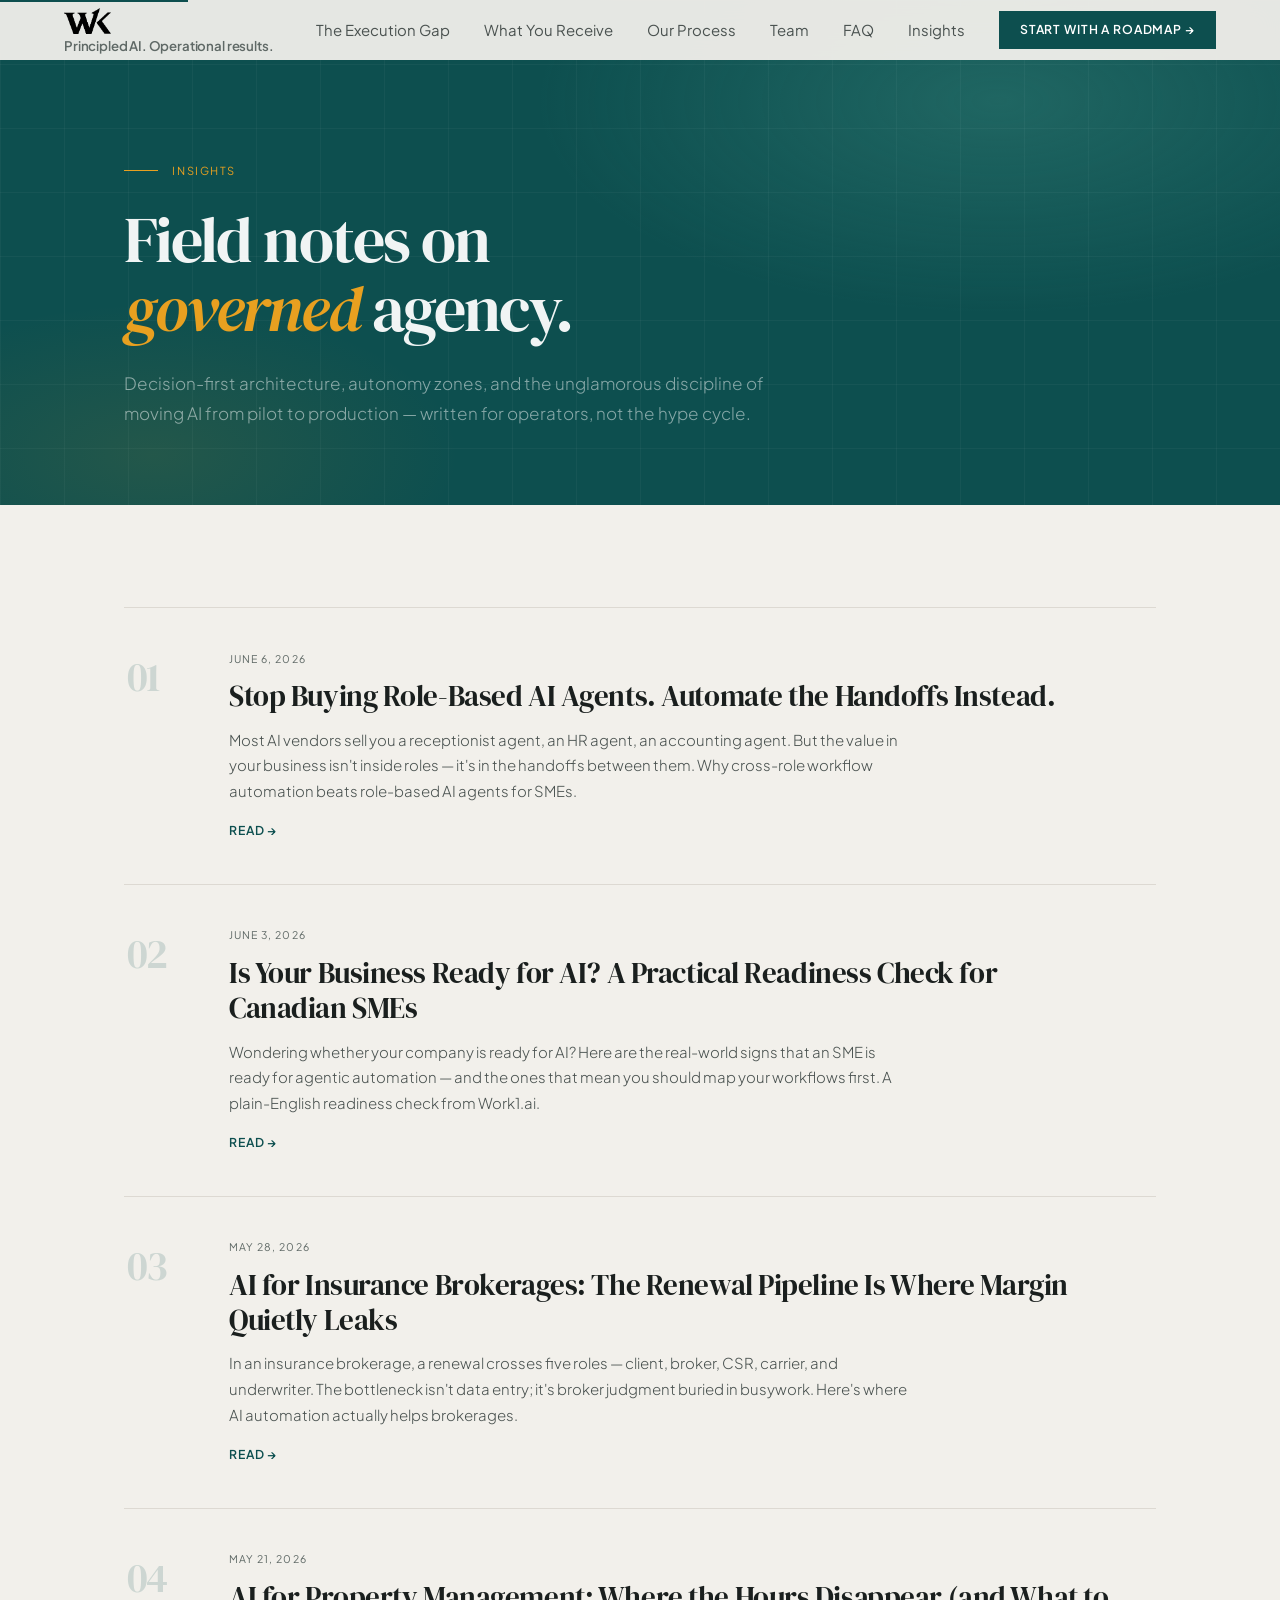
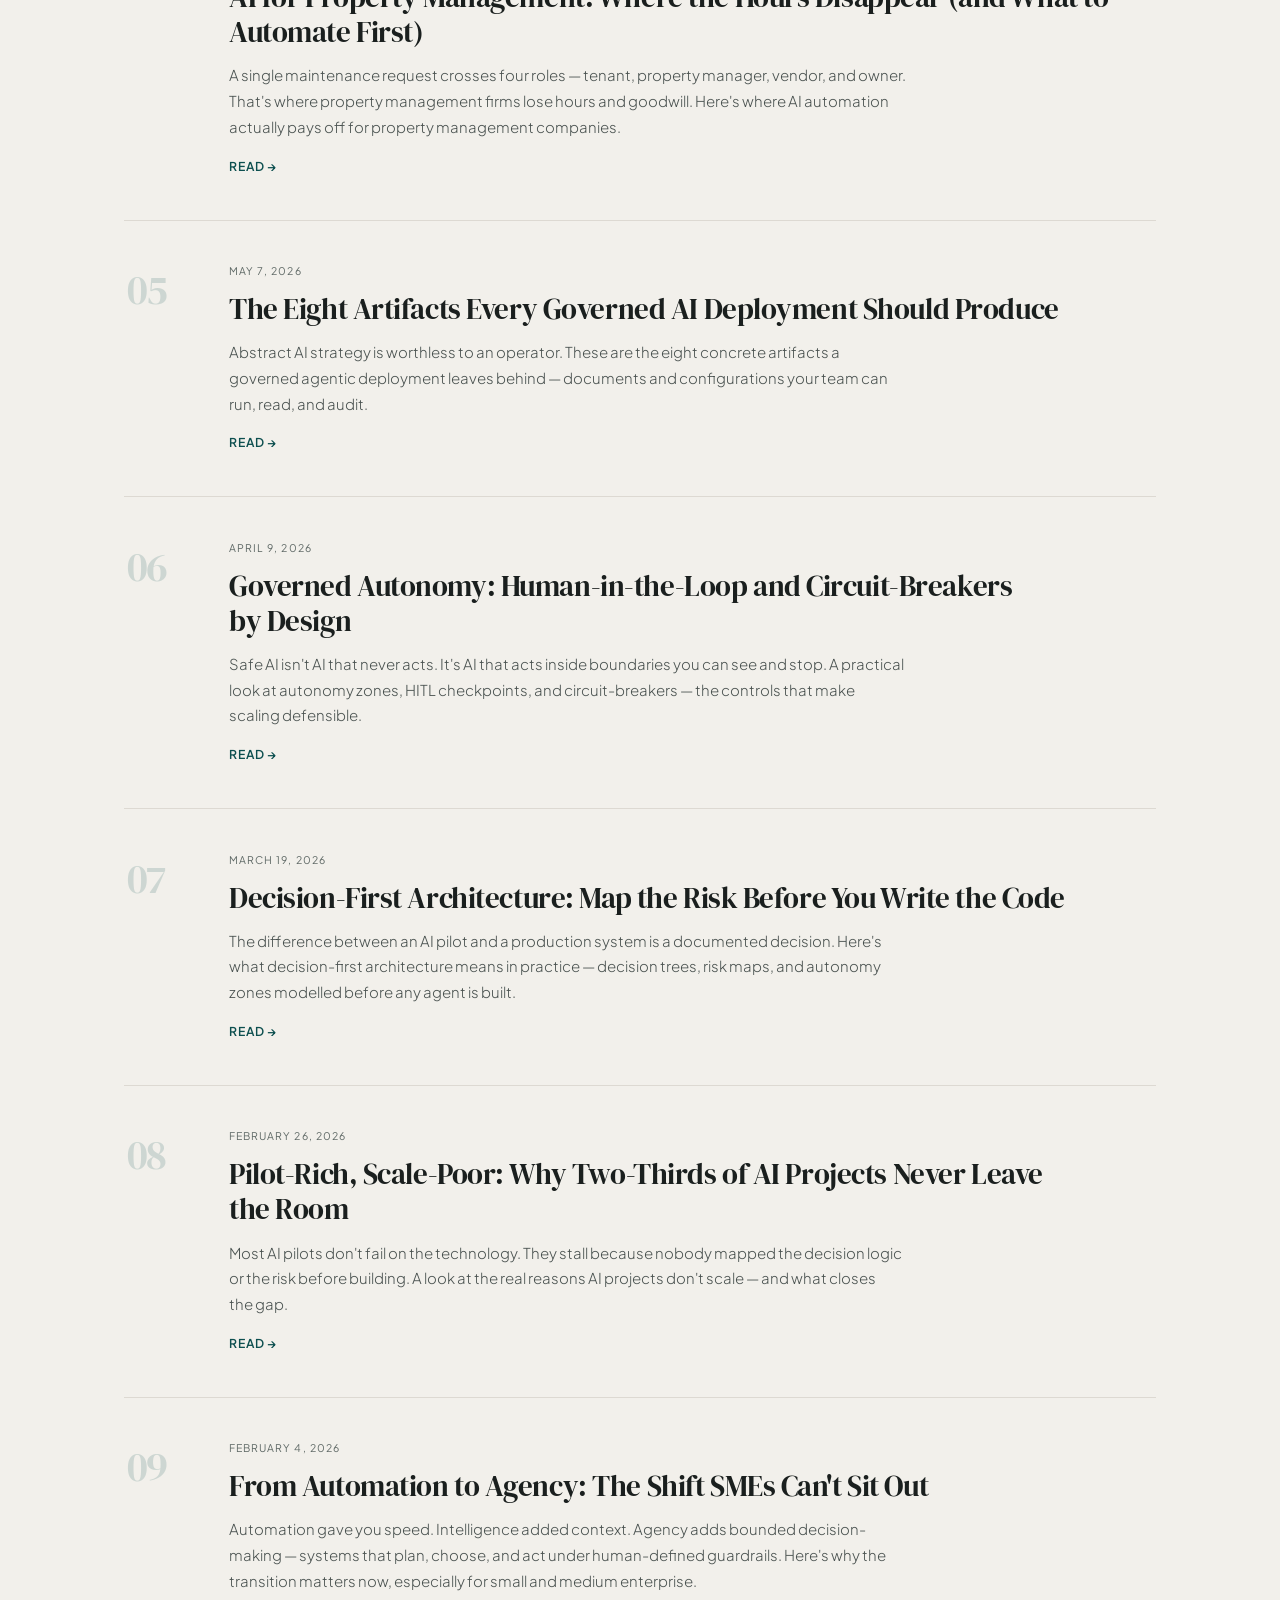
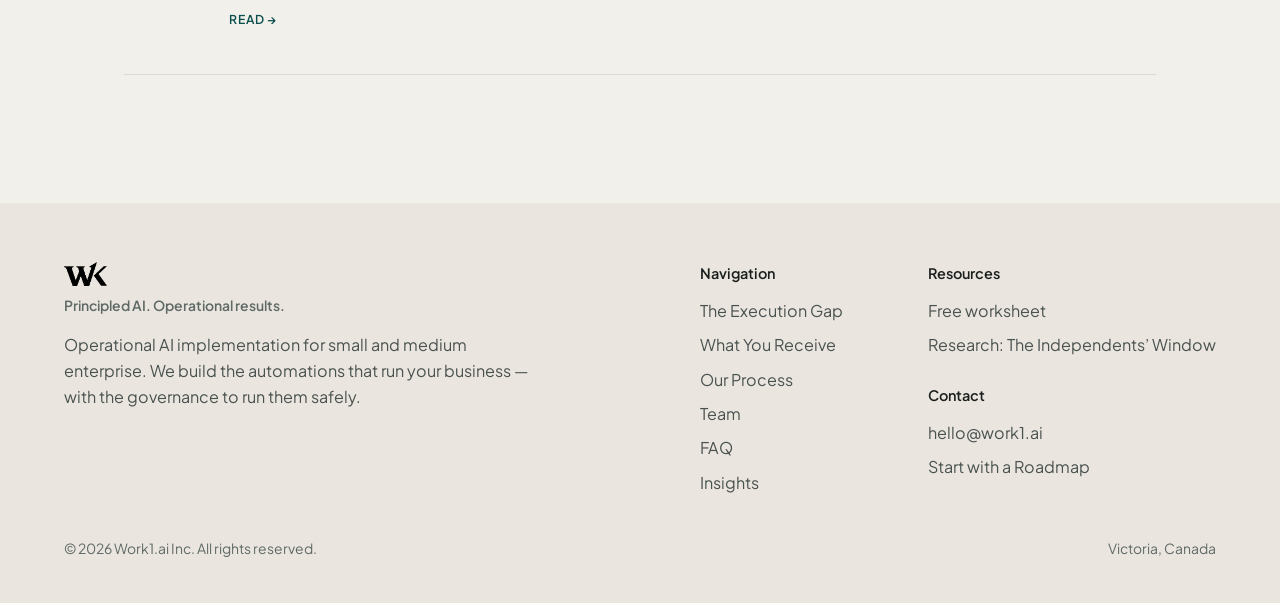
==== commit 052d0836: "Landing: 9bb77d3f1c20674508b80fb1fe5ac22ac97ff781 work1ai/landing@9bb77d3f1c20674508b80fb1fe5ac22ac9" ====
--- a/blog/index.html
+++ b/blog/index.html
@@ -1,4 +1,4 @@
-<!DOCTYPE html><html lang="en-CA"> <head><meta charset="UTF-8"><meta name="viewport" content="width=device-width, initial-scale=1.0"><title>Insights on Governed AI Adoption | Work1.ai</title><meta name="description" content="Field notes on decision-first AI, governed autonomy, and helping Canadian SMEs move agentic systems from pilot to production."><link rel="canonical" href="https://work1.ai/blog/"><!-- Open Graph --><meta property="og:title" content="Insights on Governed AI Adoption | Work1.ai"><meta property="og:description" content="Field notes on decision-first AI, governed autonomy, and helping Canadian SMEs move agentic systems from pilot to production."><meta property="og:image" content="https://work1.ai/og-image.png?v=2"><meta property="og:image:width" content="1200"><meta property="og:image:height" content="630"><meta property="og:image:alt" content="Work1.ai — AI your ops team can actually trust. Operational AI for Canadian SMEs."><meta property="og:url" content="https://work1.ai/blog/"><meta property="og:type" content="website"><meta property="og:locale" content="en_CA"><meta property="og:site_name" content="Work1.ai"><!-- Twitter Card --><meta name="twitter:card" content="summary_large_image"><meta name="twitter:title" content="Insights on Governed AI Adoption | Work1.ai"><meta name="twitter:description" content="Field notes on decision-first AI, governed autonomy, and helping Canadian SMEs move agentic systems from pilot to production."><meta name="twitter:image" content="https://work1.ai/og-image.png?v=2"><meta name="twitter:image:alt" content="Work1.ai — AI your ops team can actually trust. Operational AI for Canadian SMEs."><!-- Geo-targeting --><link rel="alternate" hreflang="en-CA" href="https://work1.ai/blog/"><meta name="geo.region" content="CA"><meta name="geo.placename" content="Victoria, British Columbia, Canada"><meta name="geo.position" content="48.4284;-123.3656"><meta name="ICBM" content="48.4284, -123.3656"><!-- Favicons --><link rel="icon" href="/favicon.ico"><link rel="apple-touch-icon" href="/apple-touch-icon.png" sizes="180x180"><link rel="preconnect" href="https://fonts.googleapis.com"><link rel="preconnect" href="https://fonts.gstatic.com" crossorigin><link href="https://fonts.googleapis.com/css2?family=DM+Serif+Display:ital@0;1&family=Plus+Jakarta+Sans:ital,wght@0,300;0,400;0,500;0,600;1,300&display=swap" rel="stylesheet"><link rel="stylesheet" href="/_astro/_id_.CWtEp9t9.css"></head> <body> <a href="#main-content" class="skip-link">Skip to main content</a>  <nav aria-label="Main navigation"> <a href="/" class="nav-logo" aria-label="Work1.ai home"> <img src="/_astro/logo-text-black.B_WvGTBp_Z9fixE.webp" alt="Work1.ai" loading="eager" decoding="async" fetchpriority="auto" width="153" height="85" class="nav-logo-img"> <span class="nav-logo-tagline">Principled AI. Operational results.</span> </a> <div class="nav-links"> <a href="/#problem" class="nav-link">The Execution Gap</a><a href="/#deliverables" class="nav-link">What You Receive</a><a href="/#process" class="nav-link">Our Process</a><a href="/#team" class="nav-link">Team</a><a href="/#faq" class="nav-link">FAQ</a><a href="/blog/" class="nav-link">Insights</a> <a href="https://meetings-na3.hubspot.com/matt-alfke" class="nav-cta" rel="noopener"> Start with a Roadmap → </a> </div> <button type="button" class="nav-toggle" aria-label="Open menu" aria-expanded="false" aria-controls="nav-mobile-menu"> <svg width="22" height="22" viewBox="0 0 24 24" fill="none" stroke="#1A1F1E" stroke-width="1.75" stroke-linecap="round" stroke-linejoin="round" aria-hidden="true"> <line x1="3" y1="6" x2="21" y2="6"></line> <line x1="3" y1="12" x2="21" y2="12"></line> <line x1="3" y1="18" x2="21" y2="18"></line> </svg> </button> </nav> <div class="nav-mobile-menu" id="nav-mobile-menu"> <a href="/#problem" class="nav-mobile-link">The Execution Gap</a><a href="/#deliverables" class="nav-mobile-link">What You Receive</a><a href="/#process" class="nav-mobile-link">Our Process</a><a href="/#team" class="nav-mobile-link">Team</a><a href="/#faq" class="nav-mobile-link">FAQ</a><a href="/blog/" class="nav-mobile-link">Insights</a> <a href="https://meetings-na3.hubspot.com/matt-alfke" class="nav-mobile-cta" rel="noopener"> Start with a Roadmap → </a> </div> <script>
+<!DOCTYPE html><html lang="en-CA"> <head><meta charset="UTF-8"><meta name="viewport" content="width=device-width, initial-scale=1.0"><title>Insights on Governed AI Adoption | Work1.ai</title><meta name="description" content="Field notes on decision-first AI, governed autonomy, and helping Canadian SMEs move agentic systems from pilot to production."><link rel="canonical" href="https://work1.ai/blog/"><!-- Open Graph --><meta property="og:title" content="Insights on Governed AI Adoption | Work1.ai"><meta property="og:description" content="Field notes on decision-first AI, governed autonomy, and helping Canadian SMEs move agentic systems from pilot to production."><meta property="og:image" content="https://work1.ai/og-image.png?v=2"><meta property="og:image:width" content="1200"><meta property="og:image:height" content="630"><meta property="og:image:alt" content="Work1.ai — AI your ops team can actually trust. Operational AI for Canadian SMEs."><meta property="og:url" content="https://work1.ai/blog/"><meta property="og:type" content="website"><meta property="og:locale" content="en_CA"><meta property="og:site_name" content="Work1.ai"><!-- Twitter Card --><meta name="twitter:card" content="summary_large_image"><meta name="twitter:title" content="Insights on Governed AI Adoption | Work1.ai"><meta name="twitter:description" content="Field notes on decision-first AI, governed autonomy, and helping Canadian SMEs move agentic systems from pilot to production."><meta name="twitter:image" content="https://work1.ai/og-image.png?v=2"><meta name="twitter:image:alt" content="Work1.ai — AI your ops team can actually trust. Operational AI for Canadian SMEs."><!-- Geo-targeting --><link rel="alternate" hreflang="en-CA" href="https://work1.ai/blog/"><meta name="geo.region" content="CA"><meta name="geo.placename" content="Victoria, British Columbia, Canada"><meta name="geo.position" content="48.4284;-123.3656"><meta name="ICBM" content="48.4284, -123.3656"><!-- Favicons --><link rel="icon" href="/favicon.ico?v=2" sizes="any"><link rel="apple-touch-icon" href="/apple-touch-icon.png?v=2" sizes="180x180"><link rel="preconnect" href="https://fonts.googleapis.com"><link rel="preconnect" href="https://fonts.gstatic.com" crossorigin><link href="https://fonts.googleapis.com/css2?family=DM+Serif+Display:ital@0;1&family=Plus+Jakarta+Sans:ital,wght@0,300;0,400;0,500;0,600;1,300&display=swap" rel="stylesheet"><link rel="stylesheet" href="/_astro/_id_.CWtEp9t9.css"></head> <body> <a href="#main-content" class="skip-link">Skip to main content</a>  <nav aria-label="Main navigation"> <a href="/" class="nav-logo" aria-label="Work1.ai home"> <img src="/_astro/logo-text-black.B_WvGTBp_Z9fixE.webp" alt="Work1.ai" loading="eager" decoding="async" fetchpriority="auto" width="153" height="85" class="nav-logo-img"> <span class="nav-logo-tagline">Principled AI. Operational results.</span> </a> <div class="nav-links"> <a href="/#problem" class="nav-link">The Execution Gap</a><a href="/#deliverables" class="nav-link">What You Receive</a><a href="/#process" class="nav-link">Our Process</a><a href="/#team" class="nav-link">Team</a><a href="/#faq" class="nav-link">FAQ</a><a href="/blog/" class="nav-link">Insights</a> <a href="https://meetings-na3.hubspot.com/matt-alfke" class="nav-cta" rel="noopener"> Start with a Roadmap → </a> </div> <button type="button" class="nav-toggle" aria-label="Open menu" aria-expanded="false" aria-controls="nav-mobile-menu"> <svg width="22" height="22" viewBox="0 0 24 24" fill="none" stroke="#1A1F1E" stroke-width="1.75" stroke-linecap="round" stroke-linejoin="round" aria-hidden="true"> <line x1="3" y1="6" x2="21" y2="6"></line> <line x1="3" y1="12" x2="21" y2="12"></line> <line x1="3" y1="18" x2="21" y2="18"></line> </svg> </button> </nav> <div class="nav-mobile-menu" id="nav-mobile-menu"> <a href="/#problem" class="nav-mobile-link">The Execution Gap</a><a href="/#deliverables" class="nav-mobile-link">What You Receive</a><a href="/#process" class="nav-mobile-link">Our Process</a><a href="/#team" class="nav-mobile-link">Team</a><a href="/#faq" class="nav-mobile-link">FAQ</a><a href="/blog/" class="nav-mobile-link">Insights</a> <a href="https://meetings-na3.hubspot.com/matt-alfke" class="nav-mobile-cta" rel="noopener"> Start with a Roadmap → </a> </div> <script>
   (function () {
     var navToggle = document.querySelector('.nav-toggle');
     var navMobileMenu = document.querySelector('.nav-mobile-menu');
@@ -28,7 +28,7 @@
       }
     });
   })();
-</script> <main id="main-content"> <section class="blog-hero"> <div class="blog-hero-bg"></div> <div class="blog-hero-grid"></div> <div class="container"> <div class="rule-label"><span>Insights</span></div> <h1 class="blog-hero-h1">Field notes on <em>governed</em> agency.</h1> <p class="blog-hero-sub">Decision-first architecture, autonomy zones, and the unglamorous discipline of moving AI from pilot to production — written for operators, not the hype cycle.</p> </div> </section> <section class="blog-list-section"> <div class="container"> <ul class="blog-list"> <li class="blog-list-item reveal reveal-delay-1"> <a href="/blog/automate-handoffs-not-roles/" class="blog-list-link"> <span class="blog-list-num">01</span> <div class="blog-list-body"> <time class="blog-list-date" datetime="2026-06-06T00:00:00.000Z"> June 6, 2026 </time> <h2 class="blog-list-title">Stop Buying Role-Based AI Agents. Automate the Handoffs Instead.</h2> <p class="blog-list-desc">Most AI vendors sell you a receptionist agent, an HR agent, an accounting agent. But the value in your business isn&#39;t inside roles — it&#39;s in the handoffs between them. Why cross-role workflow automation beats role-based AI agents for SMEs.</p> <span class="blog-list-cta">Read →</span> </div> </a> </li><li class="blog-list-item reveal reveal-delay-2"> <a href="/blog/is-your-business-ready-for-ai/" class="blog-list-link"> <span class="blog-list-num">02</span> <div class="blog-list-body"> <time class="blog-list-date" datetime="2026-06-03T00:00:00.000Z"> June 3, 2026 </time> <h2 class="blog-list-title">Is Your Business Ready for AI? A Practical Readiness Check for Canadian SMEs</h2> <p class="blog-list-desc">Wondering whether your company is ready for AI? Here are the real-world signs that an SME is ready for agentic automation — and the ones that mean you should map your workflows first. A plain-English readiness check from Work1.ai.</p> <span class="blog-list-cta">Read →</span> </div> </a> </li><li class="blog-list-item reveal reveal-delay-3"> <a href="/blog/ai-for-insurance-brokerages/" class="blog-list-link"> <span class="blog-list-num">03</span> <div class="blog-list-body"> <time class="blog-list-date" datetime="2026-05-28T00:00:00.000Z"> May 28, 2026 </time> <h2 class="blog-list-title">AI for Insurance Brokerages: The Renewal Pipeline Is Where Margin Quietly Leaks</h2> <p class="blog-list-desc">In an insurance brokerage, a renewal crosses five roles — client, broker, CSR, carrier, and underwriter. The bottleneck isn&#39;t data entry; it&#39;s broker judgment buried in busywork. Here&#39;s where AI automation actually helps brokerages.</p> <span class="blog-list-cta">Read →</span> </div> </a> </li><li class="blog-list-item reveal reveal-delay-4"> <a href="/blog/ai-for-property-management/" class="blog-list-link"> <span class="blog-list-num">04</span> <div class="blog-list-body"> <time class="blog-list-date" datetime="2026-05-21T00:00:00.000Z"> May 21, 2026 </time> <h2 class="blog-list-title">AI for Property Management: Where the Hours Disappear (and What to Automate First)</h2> <p class="blog-list-desc">A single maintenance request crosses four roles — tenant, property manager, vendor, and owner. That&#39;s where property management firms lose hours and goodwill. Here&#39;s where AI automation actually pays off for property management companies.</p> <span class="blog-list-cta">Read →</span> </div> </a> </li><li class="blog-list-item reveal reveal-delay-4"> <a href="/blog/eight-artifacts-governed-ai/" class="blog-list-link"> <span class="blog-list-num">05</span> <div class="blog-list-body"> <time class="blog-list-date" datetime="2026-05-07T00:00:00.000Z"> May 7, 2026 </time> <h2 class="blog-list-title">The Eight Artifacts Every Governed AI Deployment Should Produce</h2> <p class="blog-list-desc">Abstract AI strategy is worthless to an operator. These are the eight concrete artifacts a governed agentic deployment leaves behind — documents and configurations your team can run, read, and audit.</p> <span class="blog-list-cta">Read →</span> </div> </a> </li><li class="blog-list-item reveal reveal-delay-4"> <a href="/blog/governed-autonomy-hitl-circuit-breakers/" class="blog-list-link"> <span class="blog-list-num">06</span> <div class="blog-list-body"> <time class="blog-list-date" datetime="2026-04-09T00:00:00.000Z"> April 9, 2026 </time> <h2 class="blog-list-title">Governed Autonomy: Human-in-the-Loop and Circuit-Breakers by Design</h2> <p class="blog-list-desc">Safe AI isn&#39;t AI that never acts. It&#39;s AI that acts inside boundaries you can see and stop. A practical look at autonomy zones, HITL checkpoints, and circuit-breakers — the controls that make scaling defensible.</p> <span class="blog-list-cta">Read →</span> </div> </a> </li><li class="blog-list-item reveal reveal-delay-4"> <a href="/blog/decision-first-architecture/" class="blog-list-link"> <span class="blog-list-num">07</span> <div class="blog-list-body"> <time class="blog-list-date" datetime="2026-03-19T00:00:00.000Z"> March 19, 2026 </time> <h2 class="blog-list-title">Decision-First Architecture: Map the Risk Before You Write the Code</h2> <p class="blog-list-desc">The difference between an AI pilot and a production system is a documented decision. Here&#39;s what decision-first architecture means in practice — decision trees, risk maps, and autonomy zones modelled before any agent is built.</p> <span class="blog-list-cta">Read →</span> </div> </a> </li><li class="blog-list-item reveal reveal-delay-4"> <a href="/blog/pilot-rich-scale-poor/" class="blog-list-link"> <span class="blog-list-num">08</span> <div class="blog-list-body"> <time class="blog-list-date" datetime="2026-02-26T00:00:00.000Z"> February 26, 2026 </time> <h2 class="blog-list-title">Pilot-Rich, Scale-Poor: Why Two-Thirds of AI Projects Never Leave the Room</h2> <p class="blog-list-desc">Most AI pilots don&#39;t fail on the technology. They stall because nobody mapped the decision logic or the risk before building. A look at the real reasons AI projects don&#39;t scale — and what closes the gap.</p> <span class="blog-list-cta">Read →</span> </div> </a> </li><li class="blog-list-item reveal reveal-delay-4"> <a href="/blog/automation-intelligence-agency/" class="blog-list-link"> <span class="blog-list-num">09</span> <div class="blog-list-body"> <time class="blog-list-date" datetime="2026-02-04T00:00:00.000Z"> February 4, 2026 </time> <h2 class="blog-list-title">From Automation to Agency: The Shift SMEs Can&#39;t Sit Out</h2> <p class="blog-list-desc">Automation gave you speed. Intelligence added context. Agency adds bounded decision-making — systems that plan, choose, and act under human-defined guardrails. Here&#39;s why the transition matters now, especially for small and medium enterprise.</p> <span class="blog-list-cta">Read →</span> </div> </a> </li> </ul> </div> </section> </main> <footer role="contentinfo"> <div class="footer-grid"> <div> <img src="/_astro/logo-text-black.B_WvGTBp_Z9fixE.webp" alt="Work1.ai" loading="lazy" decoding="async" fetchpriority="auto" width="153" height="85" class="footer-brand-logo"> <div class="footer-brand-tagline">Principled AI. Operational results.</div> <div class="footer-tagline">Operational AI implementation for small and medium enterprise. We build the automations that run your business — with the governance to run them safely.</div> </div> <div> <div class="footer-col-title">Navigation</div> <div class="footer-links"> <a href="/#problem">The Execution Gap</a> <a href="/#deliverables">What You Receive</a> <a href="/#process">Our Process</a> <a href="/#team">Team</a> <a href="/#faq">FAQ</a> <a href="/blog/">Insights</a> </div> </div> <div> <div class="footer-col-title">Resources</div> <div class="footer-links"> <a href="/map-one-decision/">Free worksheet</a> </div> <div class="footer-col-title" style="margin-top:1.5rem;">Contact</div> <div class="footer-links"> <a href="mailto:hello@work1.ai">hello@work1.ai</a> <a href="https://meetings-na3.hubspot.com/matt-alfke" rel="noopener">Start with a Roadmap</a> </div> </div> </div> <div class="footer-bottom"> <div class="footer-copy">© 2026 Work1.ai Inc. All rights reserved.</div> <div class="footer-locs">Victoria, Canada</div> </div> </footer>  <script>
+</script> <main id="main-content"> <section class="blog-hero"> <div class="blog-hero-bg"></div> <div class="blog-hero-grid"></div> <div class="container"> <div class="rule-label"><span>Insights</span></div> <h1 class="blog-hero-h1">Field notes on <em>governed</em> agency.</h1> <p class="blog-hero-sub">Decision-first architecture, autonomy zones, and the unglamorous discipline of moving AI from pilot to production — written for operators, not the hype cycle.</p> </div> </section> <section class="blog-list-section"> <div class="container"> <ul class="blog-list"> <li class="blog-list-item reveal reveal-delay-1"> <a href="/blog/automate-handoffs-not-roles/" class="blog-list-link"> <span class="blog-list-num">01</span> <div class="blog-list-body"> <time class="blog-list-date" datetime="2026-06-06T00:00:00.000Z"> June 6, 2026 </time> <h2 class="blog-list-title">Stop Buying Role-Based AI Agents. Automate the Handoffs Instead.</h2> <p class="blog-list-desc">Most AI vendors sell you a receptionist agent, an HR agent, an accounting agent. But the value in your business isn&#39;t inside roles — it&#39;s in the handoffs between them. Why cross-role workflow automation beats role-based AI agents for SMEs.</p> <span class="blog-list-cta">Read →</span> </div> </a> </li><li class="blog-list-item reveal reveal-delay-2"> <a href="/blog/is-your-business-ready-for-ai/" class="blog-list-link"> <span class="blog-list-num">02</span> <div class="blog-list-body"> <time class="blog-list-date" datetime="2026-06-03T00:00:00.000Z"> June 3, 2026 </time> <h2 class="blog-list-title">Is Your Business Ready for AI? A Practical Readiness Check for Canadian SMEs</h2> <p class="blog-list-desc">Wondering whether your company is ready for AI? Here are the real-world signs that an SME is ready for agentic automation — and the ones that mean you should map your workflows first. A plain-English readiness check from Work1.ai.</p> <span class="blog-list-cta">Read →</span> </div> </a> </li><li class="blog-list-item reveal reveal-delay-3"> <a href="/blog/ai-for-insurance-brokerages/" class="blog-list-link"> <span class="blog-list-num">03</span> <div class="blog-list-body"> <time class="blog-list-date" datetime="2026-05-28T00:00:00.000Z"> May 28, 2026 </time> <h2 class="blog-list-title">AI for Insurance Brokerages: The Renewal Pipeline Is Where Margin Quietly Leaks</h2> <p class="blog-list-desc">In an insurance brokerage, a renewal crosses five roles — client, broker, CSR, carrier, and underwriter. The bottleneck isn&#39;t data entry; it&#39;s broker judgment buried in busywork. Here&#39;s where AI automation actually helps brokerages.</p> <span class="blog-list-cta">Read →</span> </div> </a> </li><li class="blog-list-item reveal reveal-delay-4"> <a href="/blog/ai-for-property-management/" class="blog-list-link"> <span class="blog-list-num">04</span> <div class="blog-list-body"> <time class="blog-list-date" datetime="2026-05-21T00:00:00.000Z"> May 21, 2026 </time> <h2 class="blog-list-title">AI for Property Management: Where the Hours Disappear (and What to Automate First)</h2> <p class="blog-list-desc">A single maintenance request crosses four roles — tenant, property manager, vendor, and owner. That&#39;s where property management firms lose hours and goodwill. Here&#39;s where AI automation actually pays off for property management companies.</p> <span class="blog-list-cta">Read →</span> </div> </a> </li><li class="blog-list-item reveal reveal-delay-4"> <a href="/blog/eight-artifacts-governed-ai/" class="blog-list-link"> <span class="blog-list-num">05</span> <div class="blog-list-body"> <time class="blog-list-date" datetime="2026-05-07T00:00:00.000Z"> May 7, 2026 </time> <h2 class="blog-list-title">The Eight Artifacts Every Governed AI Deployment Should Produce</h2> <p class="blog-list-desc">Abstract AI strategy is worthless to an operator. These are the eight concrete artifacts a governed agentic deployment leaves behind — documents and configurations your team can run, read, and audit.</p> <span class="blog-list-cta">Read →</span> </div> </a> </li><li class="blog-list-item reveal reveal-delay-4"> <a href="/blog/governed-autonomy-hitl-circuit-breakers/" class="blog-list-link"> <span class="blog-list-num">06</span> <div class="blog-list-body"> <time class="blog-list-date" datetime="2026-04-09T00:00:00.000Z"> April 9, 2026 </time> <h2 class="blog-list-title">Governed Autonomy: Human-in-the-Loop and Circuit-Breakers by Design</h2> <p class="blog-list-desc">Safe AI isn&#39;t AI that never acts. It&#39;s AI that acts inside boundaries you can see and stop. A practical look at autonomy zones, HITL checkpoints, and circuit-breakers — the controls that make scaling defensible.</p> <span class="blog-list-cta">Read →</span> </div> </a> </li><li class="blog-list-item reveal reveal-delay-4"> <a href="/blog/decision-first-architecture/" class="blog-list-link"> <span class="blog-list-num">07</span> <div class="blog-list-body"> <time class="blog-list-date" datetime="2026-03-19T00:00:00.000Z"> March 19, 2026 </time> <h2 class="blog-list-title">Decision-First Architecture: Map the Risk Before You Write the Code</h2> <p class="blog-list-desc">The difference between an AI pilot and a production system is a documented decision. Here&#39;s what decision-first architecture means in practice — decision trees, risk maps, and autonomy zones modelled before any agent is built.</p> <span class="blog-list-cta">Read →</span> </div> </a> </li><li class="blog-list-item reveal reveal-delay-4"> <a href="/blog/pilot-rich-scale-poor/" class="blog-list-link"> <span class="blog-list-num">08</span> <div class="blog-list-body"> <time class="blog-list-date" datetime="2026-02-26T00:00:00.000Z"> February 26, 2026 </time> <h2 class="blog-list-title">Pilot-Rich, Scale-Poor: Why Two-Thirds of AI Projects Never Leave the Room</h2> <p class="blog-list-desc">Most AI pilots don&#39;t fail on the technology. They stall because nobody mapped the decision logic or the risk before building. A look at the real reasons AI projects don&#39;t scale — and what closes the gap.</p> <span class="blog-list-cta">Read →</span> </div> </a> </li><li class="blog-list-item reveal reveal-delay-4"> <a href="/blog/automation-intelligence-agency/" class="blog-list-link"> <span class="blog-list-num">09</span> <div class="blog-list-body"> <time class="blog-list-date" datetime="2026-02-04T00:00:00.000Z"> February 4, 2026 </time> <h2 class="blog-list-title">From Automation to Agency: The Shift SMEs Can&#39;t Sit Out</h2> <p class="blog-list-desc">Automation gave you speed. Intelligence added context. Agency adds bounded decision-making — systems that plan, choose, and act under human-defined guardrails. Here&#39;s why the transition matters now, especially for small and medium enterprise.</p> <span class="blog-list-cta">Read →</span> </div> </a> </li> </ul> </div> </section> </main> <footer role="contentinfo"> <div class="footer-grid"> <div> <img src="/_astro/logo-text-black.B_WvGTBp_Z9fixE.webp" alt="Work1.ai" loading="lazy" decoding="async" fetchpriority="auto" width="153" height="85" class="footer-brand-logo"> <div class="footer-brand-tagline">Principled AI. Operational results.</div> <div class="footer-tagline">Operational AI implementation for small and medium enterprise. We build the automations that run your business — with the governance to run them safely.</div> </div> <div> <div class="footer-col-title">Navigation</div> <div class="footer-links"> <a href="/#problem">The Execution Gap</a> <a href="/#deliverables">What You Receive</a> <a href="/#process">Our Process</a> <a href="/#team">Team</a> <a href="/#faq">FAQ</a> <a href="/blog/">Insights</a> </div> </div> <div> <div class="footer-col-title">Resources</div> <div class="footer-links"> <a href="/map-one-decision/">Free worksheet</a> <a href="/the-independents-window/">Research: The Independents’ Window</a> </div> <div class="footer-col-title" style="margin-top:1.5rem;">Contact</div> <div class="footer-links"> <a href="mailto:hello@work1.ai">hello@work1.ai</a> <a href="https://meetings-na3.hubspot.com/matt-alfke" rel="noopener">Start with a Roadmap</a> </div> </div> </div> <div class="footer-bottom"> <div class="footer-copy">© 2026 Work1.ai Inc. All rights reserved.</div> <div class="footer-locs">Victoria, Canada</div> </div> </footer>  <script>
   (function() {
     if (!('IntersectionObserver' in window)) return;
 
@@ -54,4 +54,4 @@
       initObserver();
     }
   })();
-  </script>  </body> </html>+  </script>  </body></html>
